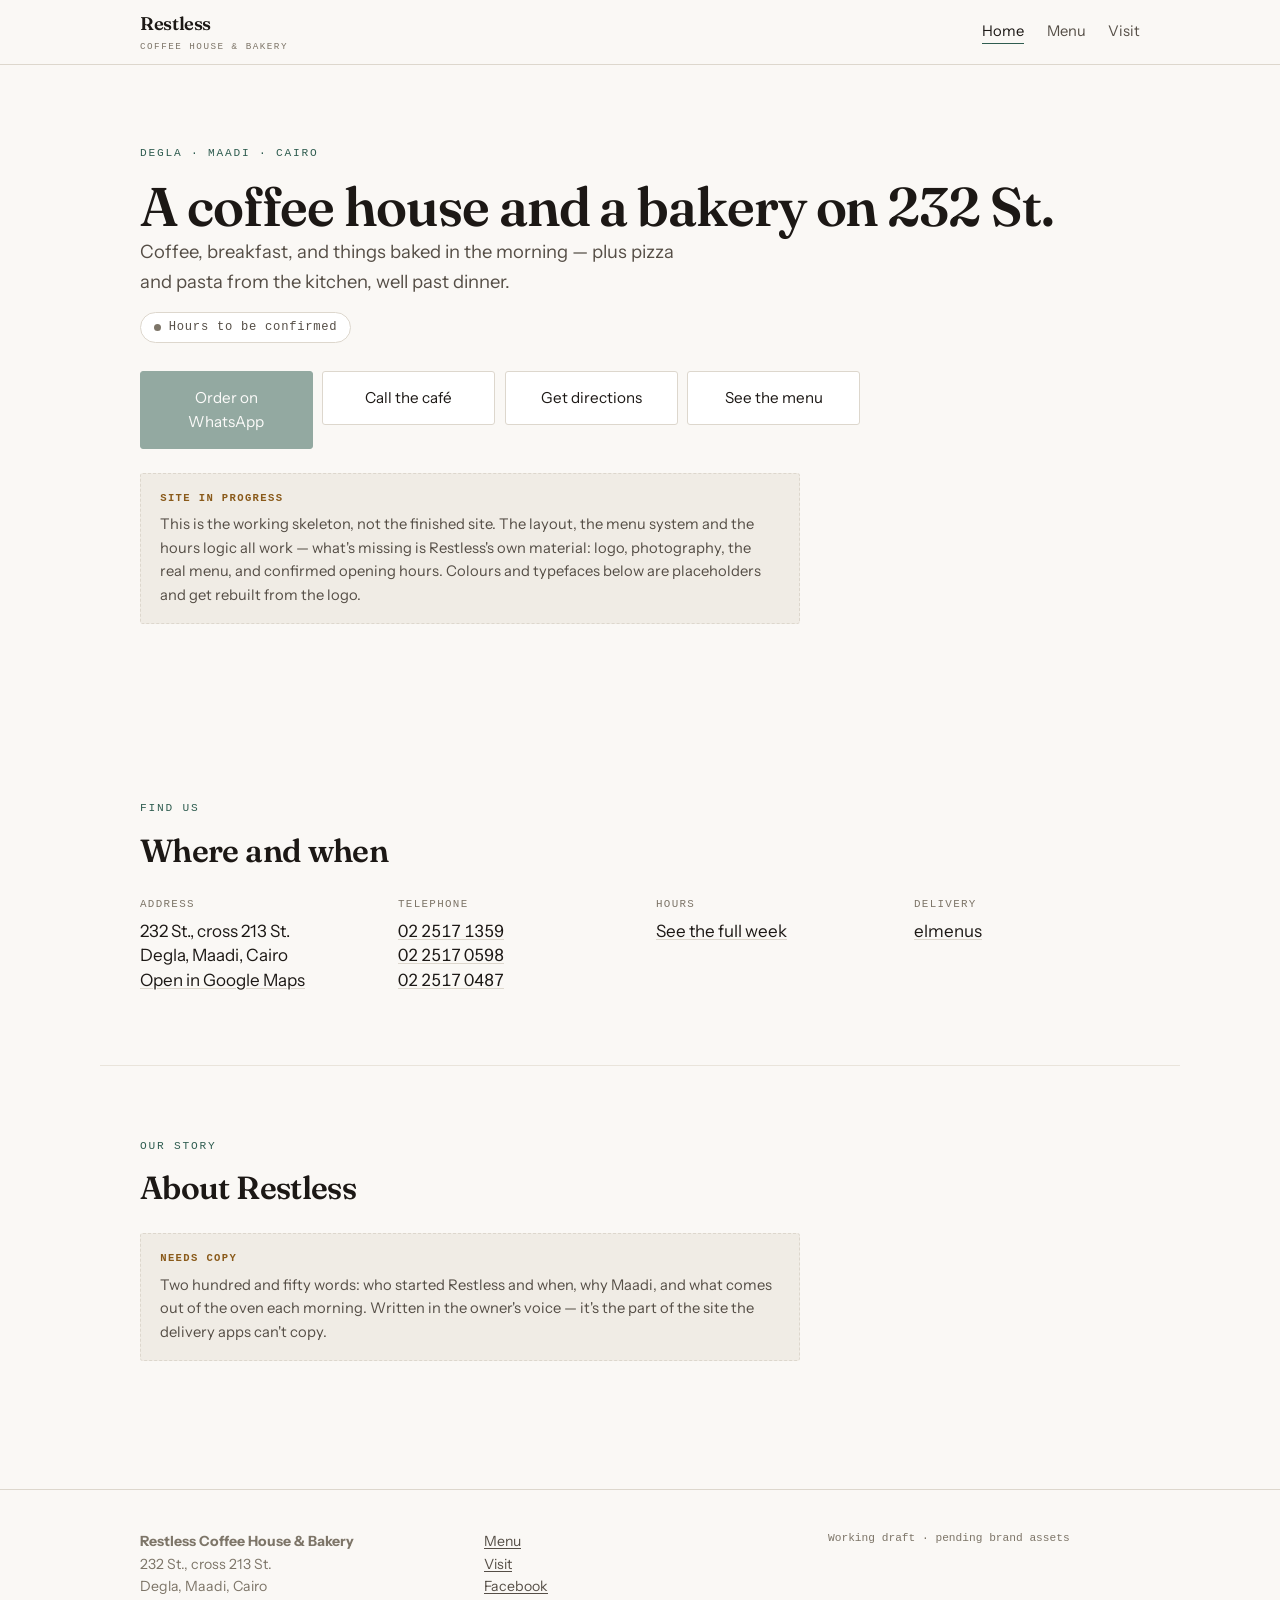
==== index.html @ 76b046ca "Scaffold the Restless website Plain HTML/CSS/JS, no build step — chosen for load speed on mobile dat" ====
<!doctype html>
<html lang="en" data-base="./">
<head>
<meta charset="utf-8">
<meta name="viewport" content="width=device-width, initial-scale=1, viewport-fit=cover">
<title>Restless Coffee House &amp; Bakery — Degla, Maadi</title>
<meta name="description" content="Coffee house and bakery on 232 St., Degla, Maadi. Breakfast, pizza, pasta and baked goods.">
<meta name="color-scheme" content="light dark">

<meta property="og:type" content="restaurant.restaurant">
<meta property="og:title" content="Restless Coffee House &amp; Bakery">
<meta property="og:description" content="Coffee house and bakery on 232 St., Degla, Maadi.">
<meta property="og:locale" content="en_EG">
<!-- TODO: og:image once photography arrives — a shared link renders as a bare URL without it. -->

<link rel="preconnect" href="https://fonts.googleapis.com">
<link rel="preconnect" href="https://fonts.gstatic.com" crossorigin>
<link rel="stylesheet" href="https://fonts.googleapis.com/css2?family=Fraunces:opsz,wght@9..144,500;9..144,600&family=Instrument+Sans:wght@400;500;600&display=swap">
<link rel="stylesheet" href="assets/css/site.css">

<script type="application/ld+json">
{
  "@context": "https://schema.org",
  "@type": "CafeOrCoffeeShop",
  "name": "Restless Coffee House & Bakery",
  "address": {
    "@type": "PostalAddress",
    "streetAddress": "232 St., cross 213 St.",
    "addressLocality": "Degla, Maadi",
    "addressRegion": "Cairo",
    "addressCountry": "EG"
  },
  "telephone": "+20225171359",
  "servesCuisine": ["Coffee", "Bakery", "Breakfast", "Pizza", "Pasta"],
  "priceRange": "$$",
  "sameAs": ["https://www.facebook.com/restless.coffeehouse/"]
}
</script>
</head>

<body>
<a class="skip" href="#main">Skip to content</a>

<header class="site-head">
  <div class="wrap">
    <a class="brand" href="index.html">
      <span>Restless<small>Coffee House &amp; Bakery</small></span>
    </a>
    <nav class="nav" aria-label="Primary">
      <a href="index.html" aria-current="page">Home</a>
      <a href="menu.html">Menu</a>
      <a href="visit.html">Visit</a>
    </nav>
  </div>
</header>

<main id="main">

  <section class="hero wrap">
    <p class="eyebrow">Degla · Maadi · Cairo</p>
    <h1>A coffee house and a bakery on 232 St.</h1>
    <p class="lede">Coffee, breakfast, and things baked in the morning — plus pizza and pasta from the kitchen, well past dinner.</p>

    <p><span class="status" data-status hidden>Checking hours…</span></p>

    <ul class="actions">
      <li><a class="btn btn--primary" data-whatsapp="Hi Restless, I'd like to place an order." href="#">Order on WhatsApp</a></li>
      <li><a class="btn" data-tel href="#">Call the café</a></li>
      <li><a class="btn" data-maps href="#" target="_blank" rel="noopener">Get directions</a></li>
      <li><a class="btn" href="menu.html">See the menu</a></li>
    </ul>

    <div class="notice">
      <b>Site in progress</b>
      <p>This is the working skeleton, not the finished site. The layout, the menu system and the hours logic all work — what's missing is Restless's own material: logo, photography, the real menu, and confirmed opening hours. Colours and typefaces below are placeholders and get rebuilt from the logo.</p>
    </div>
  </section>

  <section class="section wrap">
    <div class="section-head">
      <p class="eyebrow">Find us</p>
      <h2>Where and when</h2>
    </div>

    <dl class="facts">
      <div>
        <dt>Address</dt>
        <dd>
          232 St., cross 213 St.<br>
          Degla, Maadi, Cairo<br>
          <a data-maps href="#" target="_blank" rel="noopener">Open in Google Maps</a>
        </dd>
      </div>
      <div>
        <dt>Telephone</dt>
        <dd>
          <a class="tel" href="tel:+20225171359">02 2517 1359</a>
          <a class="tel" href="tel:+20225170598">02 2517 0598</a>
          <a class="tel" href="tel:+20225170487">02 2517 0487</a>
        </dd>
      </div>
      <div>
        <dt>Hours</dt>
        <dd><a href="visit.html">See the full week</a></dd>
      </div>
      <div>
        <dt>Delivery</dt>
        <dd><a href="https://www.elmenus.com/cairo/restless-coffee-house-bakery-2lng3" target="_blank" rel="noopener">elmenus</a></dd>
      </div>
    </dl>
  </section>

  <section class="section wrap">
    <div class="section-head">
      <p class="eyebrow">Our story</p>
      <h2>About Restless</h2>
    </div>
    <div class="notice">
      <b>Needs copy</b>
      <p>Two hundred and fifty words: who started Restless and when, why Maadi, and what comes out of the oven each morning. Written in the owner's voice — it's the part of the site the delivery apps can't copy.</p>
    </div>
  </section>

</main>

<footer class="site-foot">
  <div class="wrap">
    <div>
      <strong>Restless Coffee House &amp; Bakery</strong><br>
      232 St., cross 213 St.<br>
      Degla, Maadi, Cairo
    </div>
    <div>
      <a href="menu.html">Menu</a><br>
      <a href="visit.html">Visit</a><br>
      <a href="https://www.facebook.com/restless.coffeehouse/" target="_blank" rel="noopener">Facebook</a>
    </div>
    <div class="colophon">
      Working draft · pending brand assets
    </div>
  </div>
</footer>

<script src="assets/js/site.js" defer></script>
</body>
</html>
---- assets/css/site.css ----
/* ==========================================================================
   Restless Coffee House & Bakery

   PLACEHOLDER VISUAL IDENTITY.
   Every colour and typeface is defined once, in the :root block below.
   When the logo and photography arrive, the palette gets rebuilt from them
   and only this block changes — no page markup needs touching.
   ========================================================================== */

:root {
  /* -- colour: light ----------------------------------------------------- */
  --paper:        #faf8f5;
  --surface:      #ffffff;
  --surface-sunk: #f0ece5;
  --line:         #ddd7cd;
  --line-soft:    #e9e4db;

  --ink:          #1c1815;
  --ink-mid:      #554e46;
  --ink-soft:     #7d7568;

  --accent:       #2f5d50;   /* placeholder */
  --accent-hi:    #3d7a68;
  --on-accent:    #ffffff;

  --ok:           #2f6b3f;
  --warn:         #8a5a1a;

  /* -- type -------------------------------------------------------------- */
  --font-display: "Fraunces", Georgia, "Times New Roman", serif;
  --font-body:    "Instrument Sans", system-ui, -apple-system, "Segoe UI", sans-serif;
  --font-mono:    ui-monospace, SFMono-Regular, Menlo, Consolas, monospace;

  /* -- metrics ----------------------------------------------------------- */
  --measure: 66ch;
  --wide: 1080px;
  --pad: clamp(1.1rem, 4vw, 2.5rem);
  --radius: 3px;
}

@media (prefers-color-scheme: dark) {
  :root:not([data-theme="light"]) {
    --paper:        #14120f;
    --surface:      #1c1a16;
    --surface-sunk: #24211c;
    --line:         #3a352d;
    --line-soft:    #2a2620;

    --ink:          #f0ece4;
    --ink-mid:      #bbb3a6;
    --ink-soft:     #8d8578;

    --accent:       #6fb09b;
    --accent-hi:    #8cc9b4;
    --on-accent:    #10201b;

    --ok:           #7fbe8d;
    --warn:         #d9a55f;
  }
}

:root[data-theme="dark"] {
  --paper:        #14120f;
  --surface:      #1c1a16;
  --surface-sunk: #24211c;
  --line:         #3a352d;
  --line-soft:    #2a2620;

  --ink:          #f0ece4;
  --ink-mid:      #bbb3a6;
  --ink-soft:     #8d8578;

  --accent:       #6fb09b;
  --accent-hi:    #8cc9b4;
  --on-accent:    #10201b;

  --ok:           #7fbe8d;
  --warn:         #d9a55f;
}

/* ==========================================================================
   base
   ========================================================================== */

*, *::before, *::after { box-sizing: border-box; }

body {
  margin: 0;
  background: var(--paper);
  color: var(--ink);
  font-family: var(--font-body);
  font-size: 17px;
  line-height: 1.6;
  -webkit-font-smoothing: antialiased;
}

img { max-width: 100%; display: block; }

a { color: var(--accent); text-underline-offset: 2px; }
a:focus-visible,
button:focus-visible { outline: 2px solid var(--accent-hi); outline-offset: 3px; border-radius: var(--radius); }

h1, h2, h3 {
  font-family: var(--font-display);
  font-weight: 600;
  line-height: 1.1;
  letter-spacing: -0.02em;
  text-wrap: balance;
  margin: 0;
}

h1 { font-size: clamp(2.2rem, 6.5vw, 3.4rem); }
h2 { font-size: clamp(1.5rem, 4vw, 2rem); }
h3 { font-size: 1.1rem; letter-spacing: -0.01em; }

p { margin: 0 0 1rem; max-width: var(--measure); }

.eyebrow {
  font-family: var(--font-mono);
  font-size: 0.7rem;
  letter-spacing: 0.16em;
  text-transform: uppercase;
  color: var(--accent);
  margin: 0 0 0.9rem;
}

.wrap { max-width: var(--wide); margin: 0 auto; padding-inline: var(--pad); }

.skip {
  position: absolute; left: -9999px;
  background: var(--accent); color: var(--on-accent);
  padding: 0.6rem 1rem; z-index: 100;
}
.skip:focus { left: 1rem; top: 1rem; }

/* ==========================================================================
   header + nav
   ========================================================================== */

.site-head {
  border-bottom: 1px solid var(--line);
  background: var(--paper);
  position: sticky; top: 0; z-index: 40;
}

.site-head .wrap {
  display: flex;
  align-items: center;
  justify-content: space-between;
  gap: 1rem;
  min-height: 64px;
}

.brand {
  font-family: var(--font-display);
  font-weight: 600;
  font-size: 1.15rem;
  letter-spacing: -0.02em;
  color: var(--ink);
  text-decoration: none;
  display: flex;
  align-items: center;
  gap: 0.6rem;
}
.brand small {
  display: block;
  font-family: var(--font-mono);
  font-size: 0.58rem;
  letter-spacing: 0.16em;
  text-transform: uppercase;
  color: var(--ink-soft);
  font-weight: 400;
  margin-top: 0.15rem;
}

.nav { display: flex; gap: 1.4rem; align-items: center; }
.nav a {
  color: var(--ink-mid);
  text-decoration: none;
  font-size: 0.92rem;
}
.nav a:hover { color: var(--ink); }
.nav a[aria-current="page"] { color: var(--ink); box-shadow: inset 0 -1px 0 var(--accent); }

@media (max-width: 700px) {
  .site-head { position: static; }
  .site-head .wrap { flex-direction: column; align-items: flex-start; padding-block: 0.9rem; gap: 0.6rem; }
  .nav { flex-wrap: wrap; gap: 0 1.1rem; }
}

/* ==========================================================================
   action bar — the phone-first row of things people actually want
   ========================================================================== */

.actions {
  display: grid;
  grid-template-columns: repeat(auto-fit, minmax(150px, 1fr));
  gap: 0.6rem;
  margin: 1.75rem 0 0;
  padding: 0;
  list-style: none;
  max-width: 720px;
}

.btn {
  display: flex;
  align-items: center;
  justify-content: center;
  gap: 0.45rem;
  padding: 0.85rem 1rem;
  border: 1px solid var(--line);
  border-radius: var(--radius);
  background: var(--surface);
  color: var(--ink);
  font: inherit;
  font-size: 0.95rem;
  text-decoration: none;
  text-align: center;
  transition: border-color 120ms ease, background 120ms ease;
}
.btn:hover { border-color: var(--accent); }

.btn--primary {
  background: var(--accent);
  border-color: var(--accent);
  color: var(--on-accent);
}
.btn--primary:hover { background: var(--accent-hi); border-color: var(--accent-hi); }

.btn[aria-disabled="true"] { opacity: 0.5; pointer-events: none; }

/* ==========================================================================
   status pill (open / closed, computed from data/site.json)
   ========================================================================== */

.status {
  display: inline-flex;
  align-items: center;
  gap: 0.5rem;
  font-family: var(--font-mono);
  font-size: 0.76rem;
  letter-spacing: 0.06em;
  color: var(--ink-mid);
  border: 1px solid var(--line);
  border-radius: 999px;
  padding: 0.3rem 0.8rem;
  background: var(--surface);
}
.status::before {
  content: "";
  width: 7px; height: 7px; border-radius: 50%;
  background: var(--ink-soft);
}
.status[data-open="true"]::before { background: var(--ok); }
.status[data-open="false"]::before { background: var(--warn); }

/* ==========================================================================
   sections
   ========================================================================== */

.section { padding-block: clamp(2.5rem, 7vw, 4.5rem); }
.section + .section { border-top: 1px solid var(--line-soft); }
.section-head { margin-bottom: 1.75rem; }

.hero { padding-block: clamp(2.5rem, 8vw, 5rem); }
.hero p.lede { font-size: 1.15rem; color: var(--ink-mid); max-width: 46ch; }

/* -- fact grid ------------------------------------------------------------ */

.facts {
  display: grid;
  grid-template-columns: repeat(auto-fit, minmax(200px, 1fr));
  gap: 1.5rem 2rem;
  margin: 0;
}
.facts dt {
  font-family: var(--font-mono);
  font-size: 0.68rem;
  letter-spacing: 0.12em;
  text-transform: uppercase;
  color: var(--ink-soft);
  margin-bottom: 0.35rem;
}
.facts dd { margin: 0; line-height: 1.45; }
.facts dd a { color: var(--ink); text-decoration-color: var(--line); }
.facts dd a:hover { color: var(--accent); }
.facts .tel { font-variant-numeric: tabular-nums; display: block; }

/* -- hours table ---------------------------------------------------------- */

.hours { width: 100%; max-width: 420px; border-collapse: collapse; font-size: 0.95rem; }
.hours th, .hours td { text-align: left; padding: 0.5rem 0; border-bottom: 1px solid var(--line-soft); }
.hours th { font-weight: 400; color: var(--ink-mid); }
.hours td { text-align: right; font-variant-numeric: tabular-nums; }
.hours tr[data-today="true"] th,
.hours tr[data-today="true"] td { color: var(--ink); font-weight: 500; }

/* ==========================================================================
   menu
   ========================================================================== */

.menu-nav {
  display: flex;
  flex-wrap: wrap;
  gap: 0.4rem;
  padding: 0;
  margin: 0 0 2.5rem;
  list-style: none;
}
.menu-nav a {
  display: inline-block;
  padding: 0.4rem 0.85rem;
  border: 1px solid var(--line);
  border-radius: 999px;
  font-size: 0.85rem;
  color: var(--ink-mid);
  text-decoration: none;
}
.menu-nav a:hover { border-color: var(--accent); color: var(--ink); }

.menu-section { margin-bottom: 3rem; scroll-margin-top: 5rem; }
.menu-section > h2 {
  padding-bottom: 0.6rem;
  border-bottom: 2px solid var(--ink);
  margin-bottom: 0.25rem;
}
.menu-section .note { color: var(--ink-soft); font-size: 0.9rem; margin: 0.6rem 0 0; }

.menu-items { list-style: none; padding: 0; margin: 0; }

.menu-item {
  display: grid;
  grid-template-columns: 1fr auto;
  gap: 0.15rem 1.5rem;
  padding: 0.9rem 0;
  border-bottom: 1px solid var(--line-soft);
}
.menu-item h3 { grid-column: 1; margin: 0; font-family: var(--font-body); font-weight: 600; font-size: 1rem; letter-spacing: 0; }
.menu-item .price {
  grid-column: 2;
  grid-row: 1;
  font-variant-numeric: tabular-nums;
  color: var(--ink-mid);
  white-space: nowrap;
}
.menu-item .desc { grid-column: 1 / -1; margin: 0; color: var(--ink-soft); font-size: 0.92rem; max-width: 56ch; }

.tags { display: flex; gap: 0.35rem; flex-wrap: wrap; grid-column: 1 / -1; margin-top: 0.3rem; }
.tag {
  font-family: var(--font-mono);
  font-size: 0.62rem;
  letter-spacing: 0.09em;
  text-transform: uppercase;
  color: var(--ink-soft);
  border: 1px solid var(--line);
  border-radius: 2px;
  padding: 0.1rem 0.35rem;
}

.empty {
  color: var(--ink-soft);
  font-style: italic;
  font-size: 0.92rem;
  padding: 0.9rem 0;
}

/* ==========================================================================
   build notice — visible only while the site is unfinished. Delete the
   element from the pages when the real content lands.
   ========================================================================== */

.notice {
  background: var(--surface-sunk);
  border: 1px dashed var(--line);
  border-radius: var(--radius);
  padding: 1rem 1.2rem;
  margin: 1.5rem 0;
  font-size: 0.92rem;
  color: var(--ink-mid);
  max-width: var(--measure);
}
.notice b {
  display: block;
  font-family: var(--font-mono);
  font-size: 0.66rem;
  letter-spacing: 0.13em;
  text-transform: uppercase;
  color: var(--warn);
  margin-bottom: 0.4rem;
}
.notice :last-child { margin-bottom: 0; }

/* ==========================================================================
   footer
   ========================================================================== */

.site-foot {
  border-top: 1px solid var(--line);
  margin-top: 2rem;
  padding-block: 2.5rem 3.5rem;
  color: var(--ink-soft);
  font-size: 0.88rem;
}
.site-foot .wrap { display: grid; grid-template-columns: repeat(auto-fit, minmax(200px, 1fr)); gap: 1.5rem 2rem; }
.site-foot a { color: var(--ink-mid); }
.site-foot .colophon { font-family: var(--font-mono); font-size: 0.7rem; }

@media (prefers-reduced-motion: reduce) {
  *, *::before, *::after { animation-duration: 0.01ms !important; transition-duration: 0.01ms !important; }
}
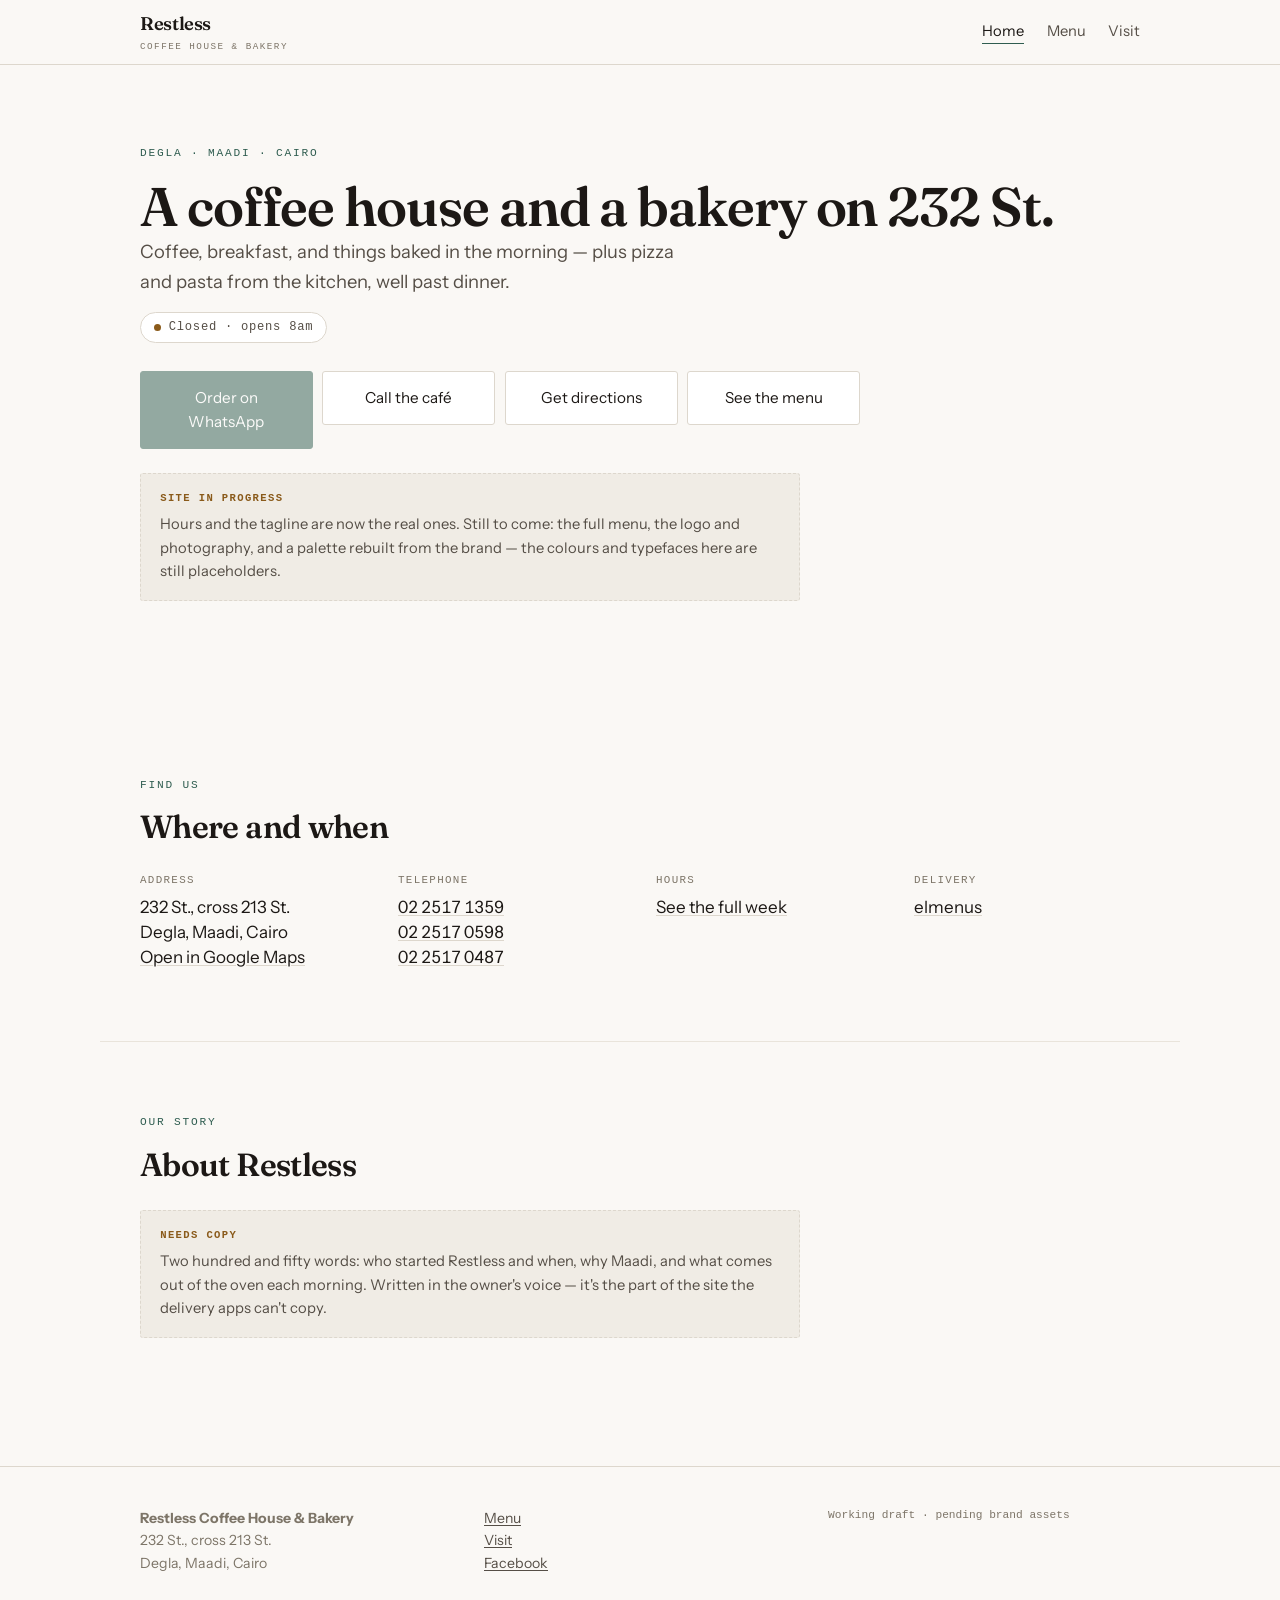
==== commit e3cd41f3: "Add confirmed opening hours and the real tagline Hours: 8am to midnight, every day including Friday " ====
--- a/index.html
+++ b/index.html
@@ -72,7 +72,7 @@
 
     <div class="notice">
       <b>Site in progress</b>
-      <p>This is the working skeleton, not the finished site. The layout, the menu system and the hours logic all work — what's missing is Restless's own material: logo, photography, the real menu, and confirmed opening hours. Colours and typefaces below are placeholders and get rebuilt from the logo.</p>
+      <p>Hours and the tagline are now the real ones. Still to come: the full menu, the logo and photography, and a palette rebuilt from the brand — the colours and typefaces here are still placeholders.</p>
     </div>
   </section>
 
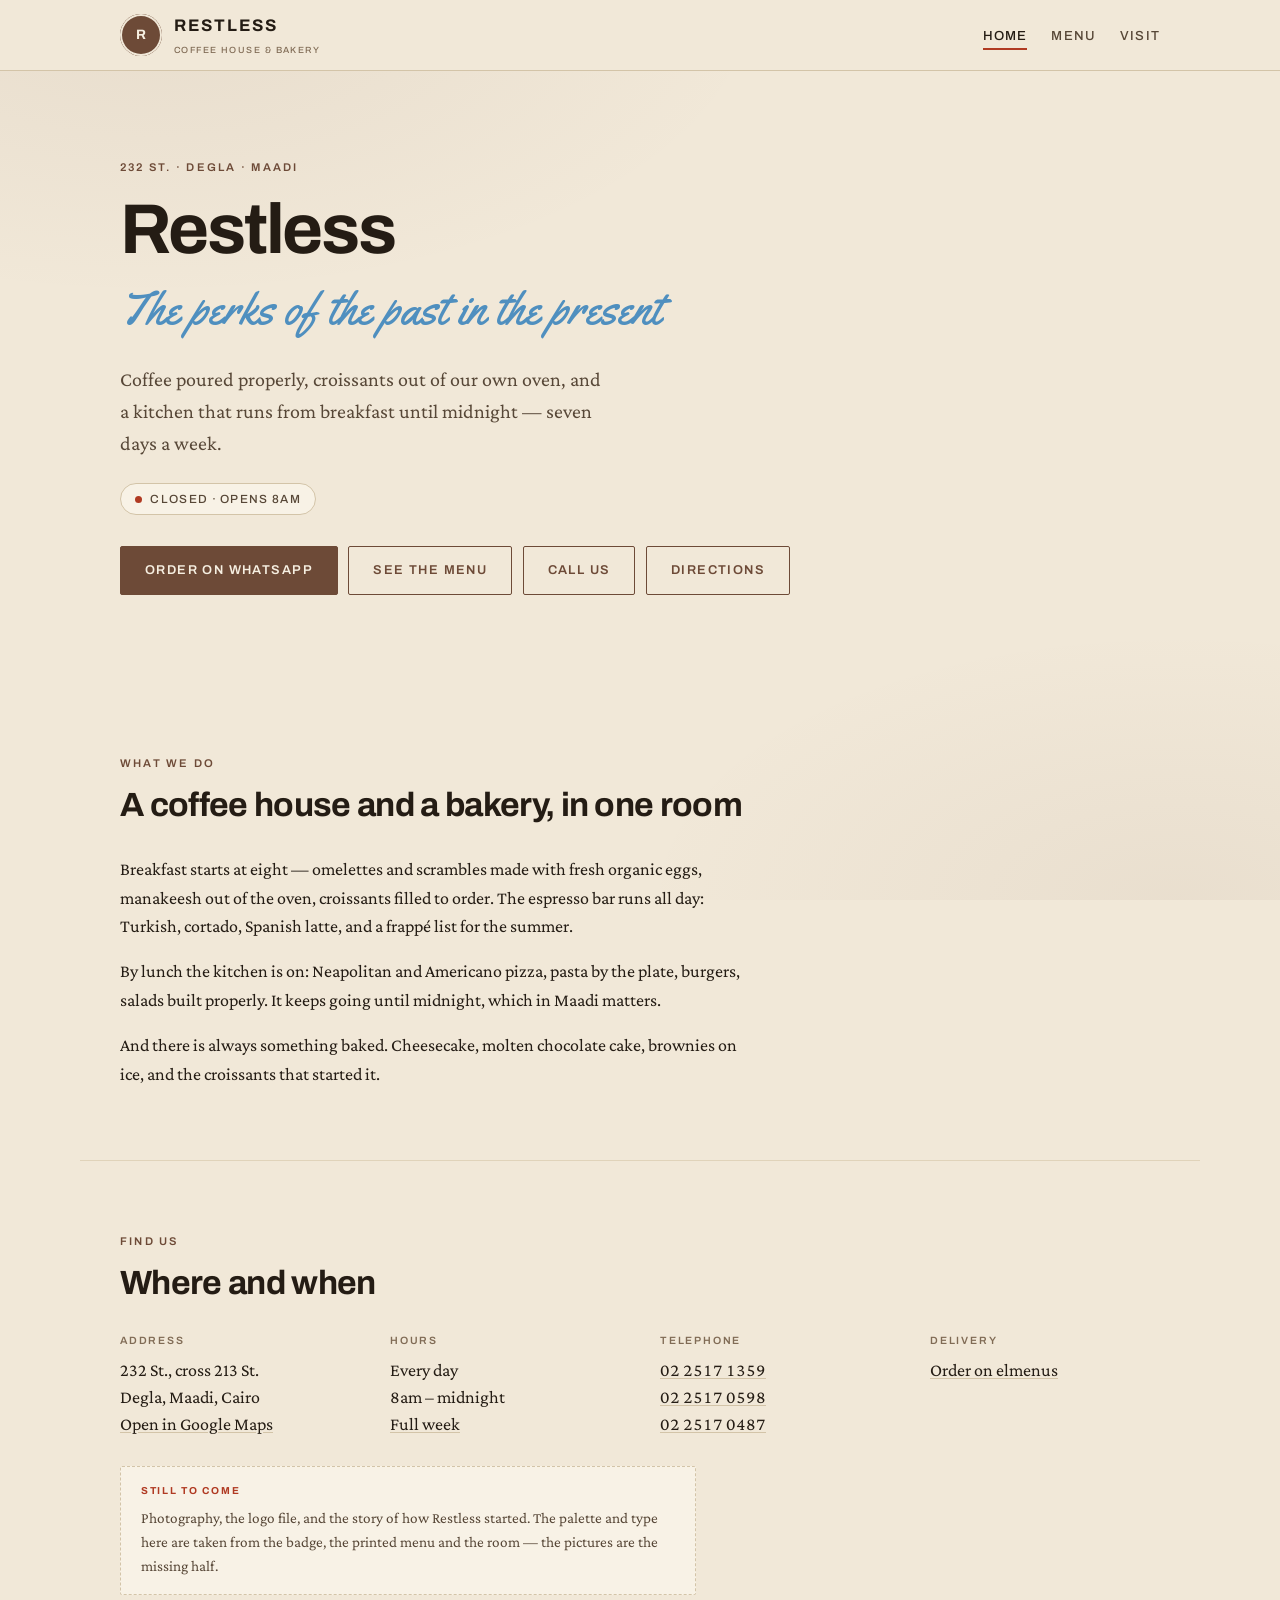
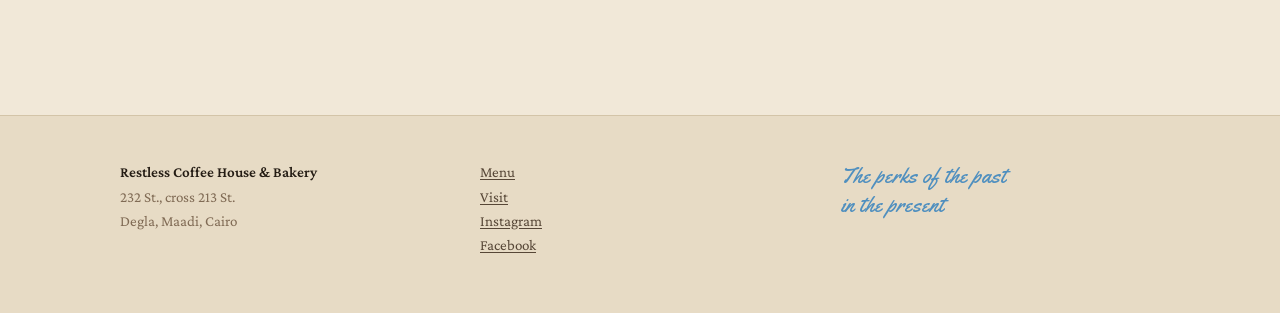
==== commit a0797e39: "Build the real site: brand identity and the full menu Identity taken from the brand's own material r" ====
--- a/index.html
+++ b/index.html
@@ -4,18 +4,18 @@
 <meta charset="utf-8">
 <meta name="viewport" content="width=device-width, initial-scale=1, viewport-fit=cover">
 <title>Restless Coffee House &amp; Bakery — Degla, Maadi</title>
-<meta name="description" content="Coffee house and bakery on 232 St., Degla, Maadi. Breakfast, pizza, pasta and baked goods.">
+<meta name="description" content="A coffee house and bakery on 232 St., Degla, Maadi. Breakfast, coffee, Neapolitan pizza, pasta and croissants baked in-house. Open 8am to midnight, every day.">
 <meta name="color-scheme" content="light dark">
 
 <meta property="og:type" content="restaurant.restaurant">
 <meta property="og:title" content="Restless Coffee House &amp; Bakery">
-<meta property="og:description" content="Coffee house and bakery on 232 St., Degla, Maadi.">
+<meta property="og:description" content="The perks of the past in the present. Degla, Maadi — open 8am to midnight, every day.">
 <meta property="og:locale" content="en_EG">
-<!-- TODO: og:image once photography arrives — a shared link renders as a bare URL without it. -->
+<!-- TODO: og:image once photography is in the repo. Without it a shared link renders as a bare URL. -->
 
 <link rel="preconnect" href="https://fonts.googleapis.com">
 <link rel="preconnect" href="https://fonts.gstatic.com" crossorigin>
-<link rel="stylesheet" href="https://fonts.googleapis.com/css2?family=Fraunces:opsz,wght@9..144,500;9..144,600&family=Instrument+Sans:wght@400;500;600&display=swap">
+<link rel="stylesheet" href="https://fonts.googleapis.com/css2?family=Archivo:wght@400;500;600;700&family=Crimson+Pro:ital,wght@0,400;0,600;1,400&family=Yellowtail&display=swap">
 <link rel="stylesheet" href="assets/css/site.css">
 
 <script type="application/ld+json">
@@ -23,6 +23,7 @@
   "@context": "https://schema.org",
   "@type": "CafeOrCoffeeShop",
   "name": "Restless Coffee House & Bakery",
+  "slogan": "The perks of the past in the present.",
   "address": {
     "@type": "PostalAddress",
     "streetAddress": "232 St., cross 213 St.",
@@ -33,7 +34,18 @@
   "telephone": "+20225171359",
   "servesCuisine": ["Coffee", "Bakery", "Breakfast", "Pizza", "Pasta"],
   "priceRange": "$$",
-  "sameAs": ["https://www.facebook.com/restless.coffeehouse/"]
+  "currenciesAccepted": "EGP",
+  "openingHoursSpecification": [{
+    "@type": "OpeningHoursSpecification",
+    "dayOfWeek": ["Monday","Tuesday","Wednesday","Thursday","Friday","Saturday","Sunday"],
+    "opens": "08:00",
+    "closes": "00:00"
+  }],
+  "hasMenu": "https://omarashraf-z.github.io/restless.claude/menu.html",
+  "sameAs": [
+    "https://www.facebook.com/restless.coffeehouse/",
+    "https://www.instagram.com/restless.coffeehouse/"
+  ]
 }
 </script>
 </head>
@@ -44,7 +56,8 @@
 <header class="site-head">
   <div class="wrap">
     <a class="brand" href="index.html">
-      <span>Restless<small>Coffee House &amp; Bakery</small></span>
+      <span class="brand-mark brand-mark--fallback" data-brand-mark aria-hidden="true">R</span>
+      <span class="brand-name">Restless<small>Coffee House &amp; Bakery</small></span>
     </a>
     <nav class="nav" aria-label="Primary">
       <a href="index.html" aria-current="page">Home</a>
@@ -57,22 +70,31 @@
 <main id="main">
 
   <section class="hero wrap">
-    <p class="eyebrow">Degla · Maadi · Cairo</p>
-    <h1>A coffee house and a bakery on 232 St.</h1>
-    <p class="lede">Coffee, breakfast, and things baked in the morning — plus pizza and pasta from the kitchen, well past dinner.</p>
+    <p class="eyebrow">232 St. · Degla · Maadi</p>
+    <h1>Restless</h1>
+    <p class="script">The perks of the past in the present</p>
+    <p class="lede">Coffee poured properly, croissants out of our own oven, and a kitchen that runs from breakfast until midnight — seven days a week.</p>
 
-    <p><span class="status" data-status hidden>Checking hours…</span></p>
+    <p style="margin-top:1.5rem"><span class="status" data-status hidden>Checking hours…</span></p>
 
     <ul class="actions">
       <li><a class="btn btn--primary" data-whatsapp="Hi Restless, I'd like to place an order." href="#">Order on WhatsApp</a></li>
-      <li><a class="btn" data-tel href="#">Call the café</a></li>
-      <li><a class="btn" data-maps href="#" target="_blank" rel="noopener">Get directions</a></li>
       <li><a class="btn" href="menu.html">See the menu</a></li>
+      <li><a class="btn" data-tel href="#">Call us</a></li>
+      <li><a class="btn" data-maps href="#" target="_blank" rel="noopener">Directions</a></li>
     </ul>
+  </section>
 
-    <div class="notice">
-      <b>Site in progress</b>
-      <p>Hours and the tagline are now the real ones. Still to come: the full menu, the logo and photography, and a palette rebuilt from the brand — the colours and typefaces here are still placeholders.</p>
+  <section class="section wrap">
+    <div class="section-head">
+      <p class="eyebrow">What we do</p>
+      <h2>A coffee house and a bakery, in one room</h2>
+    </div>
+
+    <div class="narrow">
+      <p>Breakfast starts at eight — omelettes and scrambles made with fresh organic eggs, manakeesh out of the oven, croissants filled to order. The espresso bar runs all day: Turkish, cortado, Spanish latte, and a frappé list for the summer.</p>
+      <p>By lunch the kitchen is on: Neapolitan and Americano pizza, pasta by the plate, burgers, salads built properly. It keeps going until midnight, which in Maadi matters.</p>
+      <p>And there is always something baked. Cheesecake, molten chocolate cake, brownies on ice, and the croissants that started it.</p>
     </div>
   </section>
 
@@ -92,6 +114,14 @@
         </dd>
       </div>
       <div>
+        <dt>Hours</dt>
+        <dd>
+          Every day<br>
+          8am – midnight<br>
+          <a href="visit.html">Full week</a>
+        </dd>
+      </div>
+      <div>
         <dt>Telephone</dt>
         <dd>
           <a class="tel" href="tel:+20225171359">02 2517 1359</a>
@@ -100,24 +130,14 @@
         </dd>
       </div>
       <div>
-        <dt>Hours</dt>
-        <dd><a href="visit.html">See the full week</a></dd>
-      </div>
-      <div>
         <dt>Delivery</dt>
-        <dd><a href="https://www.elmenus.com/cairo/restless-coffee-house-bakery-2lng3" target="_blank" rel="noopener">elmenus</a></dd>
+        <dd><a href="https://www.elmenus.com/cairo/restless-coffee-house-bakery-2lng3" target="_blank" rel="noopener">Order on elmenus</a></dd>
       </div>
     </dl>
-  </section>
 
-  <section class="section wrap">
-    <div class="section-head">
-      <p class="eyebrow">Our story</p>
-      <h2>About Restless</h2>
-    </div>
     <div class="notice">
-      <b>Needs copy</b>
-      <p>Two hundred and fifty words: who started Restless and when, why Maadi, and what comes out of the oven each morning. Written in the owner's voice — it's the part of the site the delivery apps can't copy.</p>
+      <b>Still to come</b>
+      <p>Photography, the logo file, and the story of how Restless started. The palette and type here are taken from the badge, the printed menu and the room — the pictures are the missing half.</p>
     </div>
   </section>
 
@@ -133,10 +153,11 @@
     <div>
       <a href="menu.html">Menu</a><br>
       <a href="visit.html">Visit</a><br>
+      <a href="https://www.instagram.com/restless.coffeehouse/" target="_blank" rel="noopener">Instagram</a><br>
       <a href="https://www.facebook.com/restless.coffeehouse/" target="_blank" rel="noopener">Facebook</a>
     </div>
-    <div class="colophon">
-      Working draft · pending brand assets
+    <div>
+      <span class="script">The perks of the past<br>in the present</span>
     </div>
   </div>
 </footer>
--- a/assets/css/site.css
+++ b/assets/css/site.css
@@ -1,81 +1,111 @@
 /* ==========================================================================
    Restless Coffee House & Bakery
-
-   PLACEHOLDER VISUAL IDENTITY.
-   Every colour and typeface is defined once, in the :root block below.
-   When the logo and photography arrive, the palette gets rebuilt from them
-   and only this block changes — no page markup needs touching.
+   "The perks of the past in the present."
+
+   The palette is taken from the brand's own material:
+     · sepia    — the textured brown ring of the badge logo
+     · chalk    — the pencil-blue disc behind the illustration
+     · paper    — the aged cream stock the printed menu is set on
+     · red      — the callouts and section flashes on the printed menu
+     · script   — the sky-blue brush script used for "The Pasta", "The Pizza"
+
+   Every colour is defined once, in the token blocks below.
    ========================================================================== */
 
 :root {
-  /* -- colour: light ----------------------------------------------------- */
-  --paper:        #faf8f5;
-  --surface:      #ffffff;
-  --surface-sunk: #f0ece5;
-  --line:         #ddd7cd;
-  --line-soft:    #e9e4db;
-
-  --ink:          #1c1815;
-  --ink-mid:      #554e46;
-  --ink-soft:     #7d7568;
-
-  --accent:       #2f5d50;   /* placeholder */
-  --accent-hi:    #3d7a68;
-  --on-accent:    #ffffff;
-
-  --ok:           #2f6b3f;
-  --warn:         #8a5a1a;
+  /* -- surfaces: aged paper --------------------------------------------- */
+  --paper:        #f1e8d8;
+  --paper-deep:   #e7dbc5;
+  --surface:      #f8f2e6;
+  --surface-sunk: #ebe0cc;
+  --line:         #d3c4a8;
+  --line-soft:    #e0d3ba;
+
+  /* -- ink --------------------------------------------------------------- */
+  --ink:          #241c14;
+  --ink-mid:      #574737;
+  --ink-soft:     #806b55;
+
+  /* -- brand ------------------------------------------------------------- */
+  --sepia:        #6d4a37;
+  --sepia-deep:   #4e3325;
+  --chalk:        #7ca6c4;
+  --script:       #4f8fbf;
+  --red:          #b03a22;
+  --on-sepia:     #f6efe1;
+
+  --ok:           #3f6b42;
 
   /* -- type -------------------------------------------------------------- */
-  --font-display: "Fraunces", Georgia, "Times New Roman", serif;
-  --font-body:    "Instrument Sans", system-ui, -apple-system, "Segoe UI", sans-serif;
-  --font-mono:    ui-monospace, SFMono-Regular, Menlo, Consolas, monospace;
+  --f-script:  "Yellowtail", "Brush Script MT", cursive;
+  --f-display: "Archivo", "Helvetica Neue", Arial, sans-serif;
+  --f-body:    "Crimson Pro", Georgia, "Times New Roman", serif;
 
   /* -- metrics ----------------------------------------------------------- */
-  --measure: 66ch;
-  --wide: 1080px;
-  --pad: clamp(1.1rem, 4vw, 2.5rem);
-  --radius: 3px;
+  --measure: 64ch;
+  --wide: 1120px;
+  --pad: clamp(1.15rem, 4vw, 2.5rem);
+  --radius: 2px;
+
+  /* Paper grain. Two very soft radial washes + a fine speckle, so the ground
+     reads as stock rather than flat fill. Cheap, and no image to download. */
+  --grain:
+    radial-gradient(ellipse 80% 55% at 12% 0%, rgba(109, 74, 55, 0.07), transparent 60%),
+    radial-gradient(ellipse 70% 50% at 92% 100%, rgba(109, 74, 55, 0.06), transparent 60%);
 }
 
 @media (prefers-color-scheme: dark) {
   :root:not([data-theme="light"]) {
-    --paper:        #14120f;
-    --surface:      #1c1a16;
-    --surface-sunk: #24211c;
-    --line:         #3a352d;
-    --line-soft:    #2a2620;
-
-    --ink:          #f0ece4;
-    --ink-mid:      #bbb3a6;
-    --ink-soft:     #8d8578;
-
-    --accent:       #6fb09b;
-    --accent-hi:    #8cc9b4;
-    --on-accent:    #10201b;
-
-    --ok:           #7fbe8d;
-    --warn:         #d9a55f;
+    --paper:        #17110c;
+    --paper-deep:   #120d09;
+    --surface:      #1f1811;
+    --surface-sunk: #271f16;
+    --line:         #43362a;
+    --line-soft:    #302619;
+
+    --ink:          #f2e9d8;
+    --ink-mid:      #c0ae95;
+    --ink-soft:     #94816a;
+
+    --sepia:        #c99a76;
+    --sepia-deep:   #e0b895;
+    --chalk:        #8fb9d6;
+    --script:       #8dc0e2;
+    --red:          #e0805f;
+    --on-sepia:     #1b1209;
+
+    --ok:           #86bd8a;
+
+    --grain:
+      radial-gradient(ellipse 80% 55% at 12% 0%, rgba(201, 154, 118, 0.06), transparent 60%),
+      radial-gradient(ellipse 70% 50% at 92% 100%, rgba(201, 154, 118, 0.05), transparent 60%);
   }
 }
 
 :root[data-theme="dark"] {
-  --paper:        #14120f;
-  --surface:      #1c1a16;
-  --surface-sunk: #24211c;
-  --line:         #3a352d;
-  --line-soft:    #2a2620;
-
-  --ink:          #f0ece4;
-  --ink-mid:      #bbb3a6;
-  --ink-soft:     #8d8578;
-
-  --accent:       #6fb09b;
-  --accent-hi:    #8cc9b4;
-  --on-accent:    #10201b;
-
-  --ok:           #7fbe8d;
-  --warn:         #d9a55f;
+  --paper:        #17110c;
+  --paper-deep:   #120d09;
+  --surface:      #1f1811;
+  --surface-sunk: #271f16;
+  --line:         #43362a;
+  --line-soft:    #302619;
+
+  --ink:          #f2e9d8;
+  --ink-mid:      #c0ae95;
+  --ink-soft:     #94816a;
+
+  --sepia:        #c99a76;
+  --sepia-deep:   #e0b895;
+  --chalk:        #8fb9d6;
+  --script:       #8dc0e2;
+  --red:          #e0805f;
+  --on-sepia:     #1b1209;
+
+  --ok:           #86bd8a;
+
+  --grain:
+    radial-gradient(ellipse 80% 55% at 12% 0%, rgba(201, 154, 118, 0.06), transparent 60%),
+    radial-gradient(ellipse 70% 50% at 92% 100%, rgba(201, 154, 118, 0.05), transparent 60%);
 }
 
 /* ==========================================================================
@@ -86,60 +116,71 @@
 
 body {
   margin: 0;
-  background: var(--paper);
+  background-color: var(--paper);
+  background-image: var(--grain);
+  background-attachment: fixed;
   color: var(--ink);
-  font-family: var(--font-body);
-  font-size: 17px;
+  font-family: var(--f-body);
+  font-size: 18px;
   line-height: 1.6;
   -webkit-font-smoothing: antialiased;
 }
 
 img { max-width: 100%; display: block; }
 
-a { color: var(--accent); text-underline-offset: 2px; }
-a:focus-visible,
-button:focus-visible { outline: 2px solid var(--accent-hi); outline-offset: 3px; border-radius: var(--radius); }
-
-h1, h2, h3 {
-  font-family: var(--font-display);
-  font-weight: 600;
-  line-height: 1.1;
-  letter-spacing: -0.02em;
-  text-wrap: balance;
-  margin: 0;
-}
-
-h1 { font-size: clamp(2.2rem, 6.5vw, 3.4rem); }
-h2 { font-size: clamp(1.5rem, 4vw, 2rem); }
-h3 { font-size: 1.1rem; letter-spacing: -0.01em; }
+a { color: var(--sepia); text-underline-offset: 2px; }
+a:hover { color: var(--red); }
+:focus-visible { outline: 2px solid var(--script); outline-offset: 3px; border-radius: var(--radius); }
+
+h1, h2, h3, h4 { margin: 0; line-height: 1.12; text-wrap: balance; }
 
 p { margin: 0 0 1rem; max-width: var(--measure); }
-
-.eyebrow {
-  font-family: var(--font-mono);
-  font-size: 0.7rem;
-  letter-spacing: 0.16em;
-  text-transform: uppercase;
-  color: var(--accent);
-  margin: 0 0 0.9rem;
-}
+p:last-child { margin-bottom: 0; }
 
 .wrap { max-width: var(--wide); margin: 0 auto; padding-inline: var(--pad); }
+.narrow { max-width: 760px; }
 
 .skip {
   position: absolute; left: -9999px;
-  background: var(--accent); color: var(--on-accent);
-  padding: 0.6rem 1rem; z-index: 100;
+  background: var(--sepia); color: var(--on-sepia);
+  padding: 0.7rem 1.1rem; z-index: 100;
 }
 .skip:focus { left: 1rem; top: 1rem; }
 
-/* ==========================================================================
-   header + nav
+/* -- shared type roles ---------------------------------------------------- */
+
+.script {
+  font-family: var(--f-script);
+  font-weight: 400;
+  color: var(--script);
+  line-height: 1.3;
+  /* Yellowtail sits low; nudge the optical baseline */
+  padding-block: 0.08em;
+}
+
+.eyebrow {
+  font-family: var(--f-display);
+  font-size: 0.7rem;
+  font-weight: 600;
+  letter-spacing: 0.2em;
+  text-transform: uppercase;
+  color: var(--sepia);
+  margin: 0 0 0.85rem;
+}
+
+.rule {
+  border: 0;
+  border-top: 1px solid var(--line);
+  margin: 0;
+}
+
+/* ==========================================================================
+   header
    ========================================================================== */
 
 .site-head {
   border-bottom: 1px solid var(--line);
-  background: var(--paper);
+  background-color: var(--paper);
   position: sticky; top: 0; z-index: 40;
 }
 
@@ -148,111 +189,165 @@
   align-items: center;
   justify-content: space-between;
   gap: 1rem;
-  min-height: 64px;
+  min-height: 70px;
 }
 
 .brand {
-  font-family: var(--font-display);
-  font-weight: 600;
-  font-size: 1.15rem;
-  letter-spacing: -0.02em;
-  color: var(--ink);
-  text-decoration: none;
   display: flex;
   align-items: center;
-  gap: 0.6rem;
-}
-.brand small {
+  gap: 0.75rem;
+  text-decoration: none;
+  color: var(--ink);
+}
+
+.brand-mark {
+  width: 42px; height: 42px;
+  border-radius: 50%;
+  flex: none;
+  object-fit: contain;
+}
+
+/* Typographic stand-in shown until assets/img/logo.png exists. */
+.brand-mark--fallback {
+  display: grid;
+  place-items: center;
+  background: var(--sepia);
+  color: var(--on-sepia);
+  font-family: var(--f-display);
+  font-weight: 700;
+  font-size: 0.85rem;
+  letter-spacing: 0.02em;
+  box-shadow: inset 0 0 0 2px var(--paper), inset 0 0 0 3px var(--sepia);
+}
+
+.brand-name {
+  font-family: var(--f-display);
+  font-weight: 700;
+  font-size: 1.05rem;
+  letter-spacing: 0.12em;
+  text-transform: uppercase;
+}
+.brand-name small {
   display: block;
-  font-family: var(--font-mono);
-  font-size: 0.58rem;
+  font-size: 0.56rem;
+  font-weight: 500;
   letter-spacing: 0.16em;
-  text-transform: uppercase;
   color: var(--ink-soft);
-  font-weight: 400;
-  margin-top: 0.15rem;
-}
-
-.nav { display: flex; gap: 1.4rem; align-items: center; }
+  margin-top: 0.2rem;
+}
+
+.nav { display: flex; gap: 1.5rem; align-items: center; }
 .nav a {
+  font-family: var(--f-display);
+  font-size: 0.82rem;
+  font-weight: 500;
+  letter-spacing: 0.09em;
+  text-transform: uppercase;
   color: var(--ink-mid);
   text-decoration: none;
-  font-size: 0.92rem;
+  padding-block: 0.3rem;
 }
 .nav a:hover { color: var(--ink); }
-.nav a[aria-current="page"] { color: var(--ink); box-shadow: inset 0 -1px 0 var(--accent); }
-
-@media (max-width: 700px) {
+.nav a[aria-current="page"] { color: var(--ink); box-shadow: inset 0 -2px 0 var(--red); }
+
+@media (max-width: 720px) {
   .site-head { position: static; }
-  .site-head .wrap { flex-direction: column; align-items: flex-start; padding-block: 0.9rem; gap: 0.6rem; }
-  .nav { flex-wrap: wrap; gap: 0 1.1rem; }
-}
-
-/* ==========================================================================
-   action bar — the phone-first row of things people actually want
-   ========================================================================== */
-
-.actions {
-  display: grid;
-  grid-template-columns: repeat(auto-fit, minmax(150px, 1fr));
-  gap: 0.6rem;
-  margin: 1.75rem 0 0;
-  padding: 0;
-  list-style: none;
-  max-width: 720px;
-}
-
-.btn {
-  display: flex;
-  align-items: center;
-  justify-content: center;
-  gap: 0.45rem;
-  padding: 0.85rem 1rem;
-  border: 1px solid var(--line);
-  border-radius: var(--radius);
-  background: var(--surface);
-  color: var(--ink);
-  font: inherit;
-  font-size: 0.95rem;
-  text-decoration: none;
-  text-align: center;
-  transition: border-color 120ms ease, background 120ms ease;
-}
-.btn:hover { border-color: var(--accent); }
-
-.btn--primary {
-  background: var(--accent);
-  border-color: var(--accent);
-  color: var(--on-accent);
-}
-.btn--primary:hover { background: var(--accent-hi); border-color: var(--accent-hi); }
-
-.btn[aria-disabled="true"] { opacity: 0.5; pointer-events: none; }
-
-/* ==========================================================================
-   status pill (open / closed, computed from data/site.json)
+  .site-head .wrap { flex-direction: column; align-items: flex-start; padding-block: 0.9rem; gap: 0.7rem; min-height: 0; }
+  .nav { flex-wrap: wrap; gap: 0 1.2rem; }
+}
+
+/* ==========================================================================
+   hero
+   ========================================================================== */
+
+.hero { padding-block: clamp(2.75rem, 8vw, 5.5rem); }
+
+.hero h1 {
+  font-family: var(--f-display);
+  font-weight: 700;
+  font-size: clamp(2.4rem, 8vw, 4.4rem);
+  letter-spacing: -0.03em;
+  margin-bottom: 0.35rem;
+}
+
+.hero .script { font-size: clamp(1.7rem, 5.5vw, 2.9rem); margin-bottom: 1.25rem; }
+
+.hero .lede {
+  font-size: clamp(1.08rem, 2.2vw, 1.25rem);
+  color: var(--ink-mid);
+  max-width: 44ch;
+}
+
+.page-head { padding-block: clamp(2.25rem, 6vw, 3.75rem) 1.5rem; }
+.page-head h1 {
+  font-family: var(--f-display);
+  font-weight: 700;
+  font-size: clamp(2rem, 6vw, 3.1rem);
+  letter-spacing: -0.025em;
+}
+
+/* ==========================================================================
+   status pill
    ========================================================================== */
 
 .status {
   display: inline-flex;
   align-items: center;
   gap: 0.5rem;
-  font-family: var(--font-mono);
-  font-size: 0.76rem;
-  letter-spacing: 0.06em;
+  font-family: var(--f-display);
+  font-size: 0.74rem;
+  font-weight: 500;
+  letter-spacing: 0.11em;
+  text-transform: uppercase;
   color: var(--ink-mid);
   border: 1px solid var(--line);
   border-radius: 999px;
-  padding: 0.3rem 0.8rem;
+  padding: 0.35rem 0.9rem;
   background: var(--surface);
 }
 .status::before {
-  content: "";
-  width: 7px; height: 7px; border-radius: 50%;
+  content: ""; width: 7px; height: 7px; border-radius: 50%;
   background: var(--ink-soft);
 }
 .status[data-open="true"]::before { background: var(--ok); }
-.status[data-open="false"]::before { background: var(--warn); }
+.status[data-open="false"]::before { background: var(--red); }
+
+/* ==========================================================================
+   buttons
+   ========================================================================== */
+
+.actions {
+  display: flex;
+  flex-wrap: wrap;
+  gap: 0.65rem;
+  margin: 1.9rem 0 0;
+  padding: 0;
+  list-style: none;
+}
+
+.btn {
+  display: inline-flex;
+  align-items: center;
+  justify-content: center;
+  padding: 0.85rem 1.5rem;
+  border: 1px solid var(--sepia);
+  border-radius: var(--radius);
+  background: transparent;
+  color: var(--sepia);
+  font-family: var(--f-display);
+  font-size: 0.8rem;
+  font-weight: 600;
+  letter-spacing: 0.11em;
+  text-transform: uppercase;
+  text-decoration: none;
+  transition: background-color 130ms ease, color 130ms ease, border-color 130ms ease;
+}
+.btn:hover { background: var(--sepia); color: var(--on-sepia); border-color: var(--sepia); }
+
+.btn--primary { background: var(--sepia); color: var(--on-sepia); }
+.btn--primary:hover { background: var(--sepia-deep); border-color: var(--sepia-deep); color: var(--on-sepia); }
+
+.btn[aria-disabled="true"] { opacity: 0.45; pointer-events: none; }
 
 /* ==========================================================================
    sections
@@ -260,135 +355,258 @@
 
 .section { padding-block: clamp(2.5rem, 7vw, 4.5rem); }
 .section + .section { border-top: 1px solid var(--line-soft); }
-.section-head { margin-bottom: 1.75rem; }
-
-.hero { padding-block: clamp(2.5rem, 8vw, 5rem); }
-.hero p.lede { font-size: 1.15rem; color: var(--ink-mid); max-width: 46ch; }
-
-/* -- fact grid ------------------------------------------------------------ */
+
+.section-head { margin-bottom: 1.9rem; }
+.section-head h2 {
+  font-family: var(--f-display);
+  font-weight: 700;
+  font-size: clamp(1.5rem, 4vw, 2.1rem);
+  letter-spacing: -0.02em;
+}
+
+/* -- facts ---------------------------------------------------------------- */
 
 .facts {
   display: grid;
-  grid-template-columns: repeat(auto-fit, minmax(200px, 1fr));
-  gap: 1.5rem 2rem;
+  grid-template-columns: repeat(auto-fit, minmax(210px, 1fr));
+  gap: 1.75rem 2.5rem;
   margin: 0;
 }
 .facts dt {
-  font-family: var(--font-mono);
-  font-size: 0.68rem;
-  letter-spacing: 0.12em;
+  font-family: var(--f-display);
+  font-size: 0.66rem;
+  font-weight: 600;
+  letter-spacing: 0.17em;
   text-transform: uppercase;
   color: var(--ink-soft);
-  margin-bottom: 0.35rem;
-}
-.facts dd { margin: 0; line-height: 1.45; }
+  margin-bottom: 0.45rem;
+}
+.facts dd { margin: 0; line-height: 1.5; }
 .facts dd a { color: var(--ink); text-decoration-color: var(--line); }
-.facts dd a:hover { color: var(--accent); }
-.facts .tel { font-variant-numeric: tabular-nums; display: block; }
-
-/* -- hours table ---------------------------------------------------------- */
-
-.hours { width: 100%; max-width: 420px; border-collapse: collapse; font-size: 0.95rem; }
-.hours th, .hours td { text-align: left; padding: 0.5rem 0; border-bottom: 1px solid var(--line-soft); }
-.hours th { font-weight: 400; color: var(--ink-mid); }
-.hours td { text-align: right; font-variant-numeric: tabular-nums; }
+.facts dd a:hover { color: var(--red); }
+.tel { display: block; font-variant-numeric: tabular-nums; }
+
+/* -- hours ---------------------------------------------------------------- */
+
+.hours { width: 100%; max-width: 400px; border-collapse: collapse; }
+.hours th, .hours td { padding: 0.55rem 0; border-bottom: 1px solid var(--line-soft); }
+.hours th { text-align: left; font-weight: 400; color: var(--ink-mid); }
+.hours td { text-align: right; font-variant-numeric: tabular-nums; color: var(--ink-mid); }
 .hours tr[data-today="true"] th,
-.hours tr[data-today="true"] td { color: var(--ink); font-weight: 500; }
+.hours tr[data-today="true"] td { color: var(--ink); font-weight: 600; }
 
 /* ==========================================================================
    menu
    ========================================================================== */
 
-.menu-nav {
+/* -- tabs: All Day / Breakfast / Drinks ----------------------------------- */
+
+.menu-tabs {
+  display: flex;
+  gap: 0;
+  border-bottom: 2px solid var(--ink);
+  margin-bottom: 0;
+  padding: 0;
+  list-style: none;
+  overflow-x: auto;
+}
+.menu-tabs button {
+  appearance: none;
+  border: 0;
+  background: transparent;
+  padding: 0.85rem 1.4rem;
+  font-family: var(--f-display);
+  font-size: 0.8rem;
+  font-weight: 600;
+  letter-spacing: 0.13em;
+  text-transform: uppercase;
+  color: var(--ink-soft);
+  cursor: pointer;
+  white-space: nowrap;
+  border-bottom: 3px solid transparent;
+  margin-bottom: -2px;
+}
+.menu-tabs button:hover { color: var(--ink); }
+.menu-tabs button[aria-selected="true"] { color: var(--ink); border-bottom-color: var(--red); }
+
+.menu-note {
+  background: var(--surface-sunk);
+  border-left: 3px solid var(--red);
+  padding: 0.9rem 1.2rem;
+  margin: 1.75rem 0 0;
+  font-size: 0.97rem;
+  color: var(--ink-mid);
+  max-width: var(--measure);
+}
+
+/* -- jump links ----------------------------------------------------------- */
+
+.menu-jump {
   display: flex;
   flex-wrap: wrap;
   gap: 0.4rem;
   padding: 0;
-  margin: 0 0 2.5rem;
+  margin: 1.75rem 0 0;
   list-style: none;
 }
-.menu-nav a {
+.menu-jump a {
   display: inline-block;
-  padding: 0.4rem 0.85rem;
+  padding: 0.35rem 0.85rem;
   border: 1px solid var(--line);
   border-radius: 999px;
-  font-size: 0.85rem;
+  font-family: var(--f-display);
+  font-size: 0.74rem;
+  font-weight: 500;
+  letter-spacing: 0.05em;
   color: var(--ink-mid);
   text-decoration: none;
-}
-.menu-nav a:hover { border-color: var(--accent); color: var(--ink); }
-
-.menu-section { margin-bottom: 3rem; scroll-margin-top: 5rem; }
+  background: var(--surface);
+}
+.menu-jump a:hover { border-color: var(--sepia); color: var(--ink); }
+
+/* -- a menu section ------------------------------------------------------- */
+
+.menu-section { margin-top: 3.25rem; scroll-margin-top: 1.5rem; }
+
 .menu-section > h2 {
-  padding-bottom: 0.6rem;
-  border-bottom: 2px solid var(--ink);
-  margin-bottom: 0.25rem;
-}
-.menu-section .note { color: var(--ink-soft); font-size: 0.9rem; margin: 0.6rem 0 0; }
-
-.menu-items { list-style: none; padding: 0; margin: 0; }
-
+  font-family: var(--f-script);
+  font-weight: 400;
+  color: var(--script);
+  font-size: clamp(1.9rem, 5vw, 2.6rem);
+  line-height: 1.25;
+  padding-bottom: 0.35rem;
+}
+.menu-section > .rule { border-top-width: 2px; border-color: var(--ink); }
+
+.menu-section .note {
+  margin: 0.85rem 0 0;
+  color: var(--ink-mid);
+  font-size: 0.97rem;
+  max-width: var(--measure);
+}
+
+.menu-group {
+  font-family: var(--f-display);
+  font-size: 0.72rem;
+  font-weight: 700;
+  letter-spacing: 0.2em;
+  text-transform: uppercase;
+  color: var(--red);
+  margin: 2rem 0 0.25rem;
+}
+.menu-group:first-of-type { margin-top: 1.5rem; }
+
+.menu-items { list-style: none; padding: 0; margin: 0.75rem 0 0; }
+
+/* Item name and price on one line, joined by a dotted leader — the way the
+   printed menu sets it. The leader is a repeating gradient so it stretches
+   to whatever gap is left. */
 .menu-item {
-  display: grid;
-  grid-template-columns: 1fr auto;
-  gap: 0.15rem 1.5rem;
-  padding: 0.9rem 0;
+  padding: 0.7rem 0;
   border-bottom: 1px solid var(--line-soft);
 }
-.menu-item h3 { grid-column: 1; margin: 0; font-family: var(--font-body); font-weight: 600; font-size: 1rem; letter-spacing: 0; }
-.menu-item .price {
-  grid-column: 2;
-  grid-row: 1;
+
+.menu-item-line {
+  display: flex;
+  align-items: baseline;
+  gap: 0.5rem;
+}
+
+.menu-item-name {
+  font-family: var(--f-display);
+  font-size: 0.98rem;
+  font-weight: 600;
+  letter-spacing: -0.005em;
+  color: var(--ink);
+}
+
+.menu-leader {
+  flex: 1 1 auto;
+  min-width: 1.5rem;
+  height: 1px;
+  align-self: flex-end;
+  margin-bottom: 0.32em;
+  background-image: radial-gradient(circle, var(--line) 1px, transparent 1px);
+  background-size: 5px 1px;
+  background-repeat: repeat-x;
+}
+
+.menu-price {
+  font-family: var(--f-display);
+  font-size: 0.95rem;
+  font-weight: 600;
   font-variant-numeric: tabular-nums;
   color: var(--ink-mid);
   white-space: nowrap;
 }
-.menu-item .desc { grid-column: 1 / -1; margin: 0; color: var(--ink-soft); font-size: 0.92rem; max-width: 56ch; }
-
-.tags { display: flex; gap: 0.35rem; flex-wrap: wrap; grid-column: 1 / -1; margin-top: 0.3rem; }
-.tag {
-  font-family: var(--font-mono);
-  font-size: 0.62rem;
-  letter-spacing: 0.09em;
-  text-transform: uppercase;
+
+.menu-item .desc {
+  margin: 0.3rem 0 0;
+  font-size: 0.95rem;
+  line-height: 1.45;
   color: var(--ink-soft);
-  border: 1px solid var(--line);
+  max-width: 62ch;
+}
+
+.badge {
+  display: inline-block;
+  font-family: var(--f-display);
+  font-size: 0.58rem;
+  font-weight: 700;
+  letter-spacing: 0.13em;
+  text-transform: uppercase;
+  color: var(--on-sepia);
+  background: var(--red);
+  padding: 0.15rem 0.4rem;
   border-radius: 2px;
-  padding: 0.1rem 0.35rem;
-}
-
-.empty {
+  vertical-align: 0.15em;
+  margin-left: 0.5rem;
+}
+
+.addons {
+  margin: 1rem 0 0;
+  padding: 0;
+  list-style: none;
+  font-size: 0.92rem;
   color: var(--ink-soft);
-  font-style: italic;
+}
+.addons li { display: flex; gap: 0.5rem; }
+.addons b { font-weight: 600; color: var(--ink-mid); font-variant-numeric: tabular-nums; }
+
+.menu-legal {
+  margin-top: 3.5rem;
+  padding-top: 1.25rem;
+  border-top: 1px solid var(--line);
   font-size: 0.92rem;
-  padding: 0.9rem 0;
-}
-
-/* ==========================================================================
-   build notice — visible only while the site is unfinished. Delete the
-   element from the pages when the real content lands.
+  color: var(--ink-soft);
+}
+
+.empty { color: var(--ink-soft); font-style: italic; }
+
+/* ==========================================================================
+   notices (build-time only — delete when the site is finished)
    ========================================================================== */
 
 .notice {
-  background: var(--surface-sunk);
+  background: var(--surface);
   border: 1px dashed var(--line);
   border-radius: var(--radius);
-  padding: 1rem 1.2rem;
-  margin: 1.5rem 0;
-  font-size: 0.92rem;
+  padding: 1rem 1.25rem;
+  margin: 1.75rem 0 0;
+  font-size: 0.95rem;
   color: var(--ink-mid);
   max-width: var(--measure);
 }
 .notice b {
   display: block;
-  font-family: var(--font-mono);
-  font-size: 0.66rem;
-  letter-spacing: 0.13em;
-  text-transform: uppercase;
-  color: var(--warn);
+  font-family: var(--f-display);
+  font-size: 0.63rem;
+  font-weight: 700;
+  letter-spacing: 0.17em;
+  text-transform: uppercase;
+  color: var(--red);
   margin-bottom: 0.4rem;
 }
-.notice :last-child { margin-bottom: 0; }
 
 /* ==========================================================================
    footer
@@ -396,14 +614,21 @@
 
 .site-foot {
   border-top: 1px solid var(--line);
-  margin-top: 2rem;
-  padding-block: 2.5rem 3.5rem;
+  margin-top: 3rem;
+  padding-block: 2.75rem 3.5rem;
   color: var(--ink-soft);
-  font-size: 0.88rem;
-}
-.site-foot .wrap { display: grid; grid-template-columns: repeat(auto-fit, minmax(200px, 1fr)); gap: 1.5rem 2rem; }
+  font-size: 0.94rem;
+  background: var(--paper-deep);
+}
+.site-foot .wrap {
+  display: grid;
+  grid-template-columns: repeat(auto-fit, minmax(210px, 1fr));
+  gap: 1.75rem 2.5rem;
+}
 .site-foot a { color: var(--ink-mid); }
-.site-foot .colophon { font-family: var(--font-mono); font-size: 0.7rem; }
+.site-foot a:hover { color: var(--red); }
+.site-foot strong { color: var(--ink); font-weight: 600; }
+.site-foot .script { font-size: 1.4rem; }
 
 @media (prefers-reduced-motion: reduce) {
   *, *::before, *::after { animation-duration: 0.01ms !important; transition-duration: 0.01ms !important; }
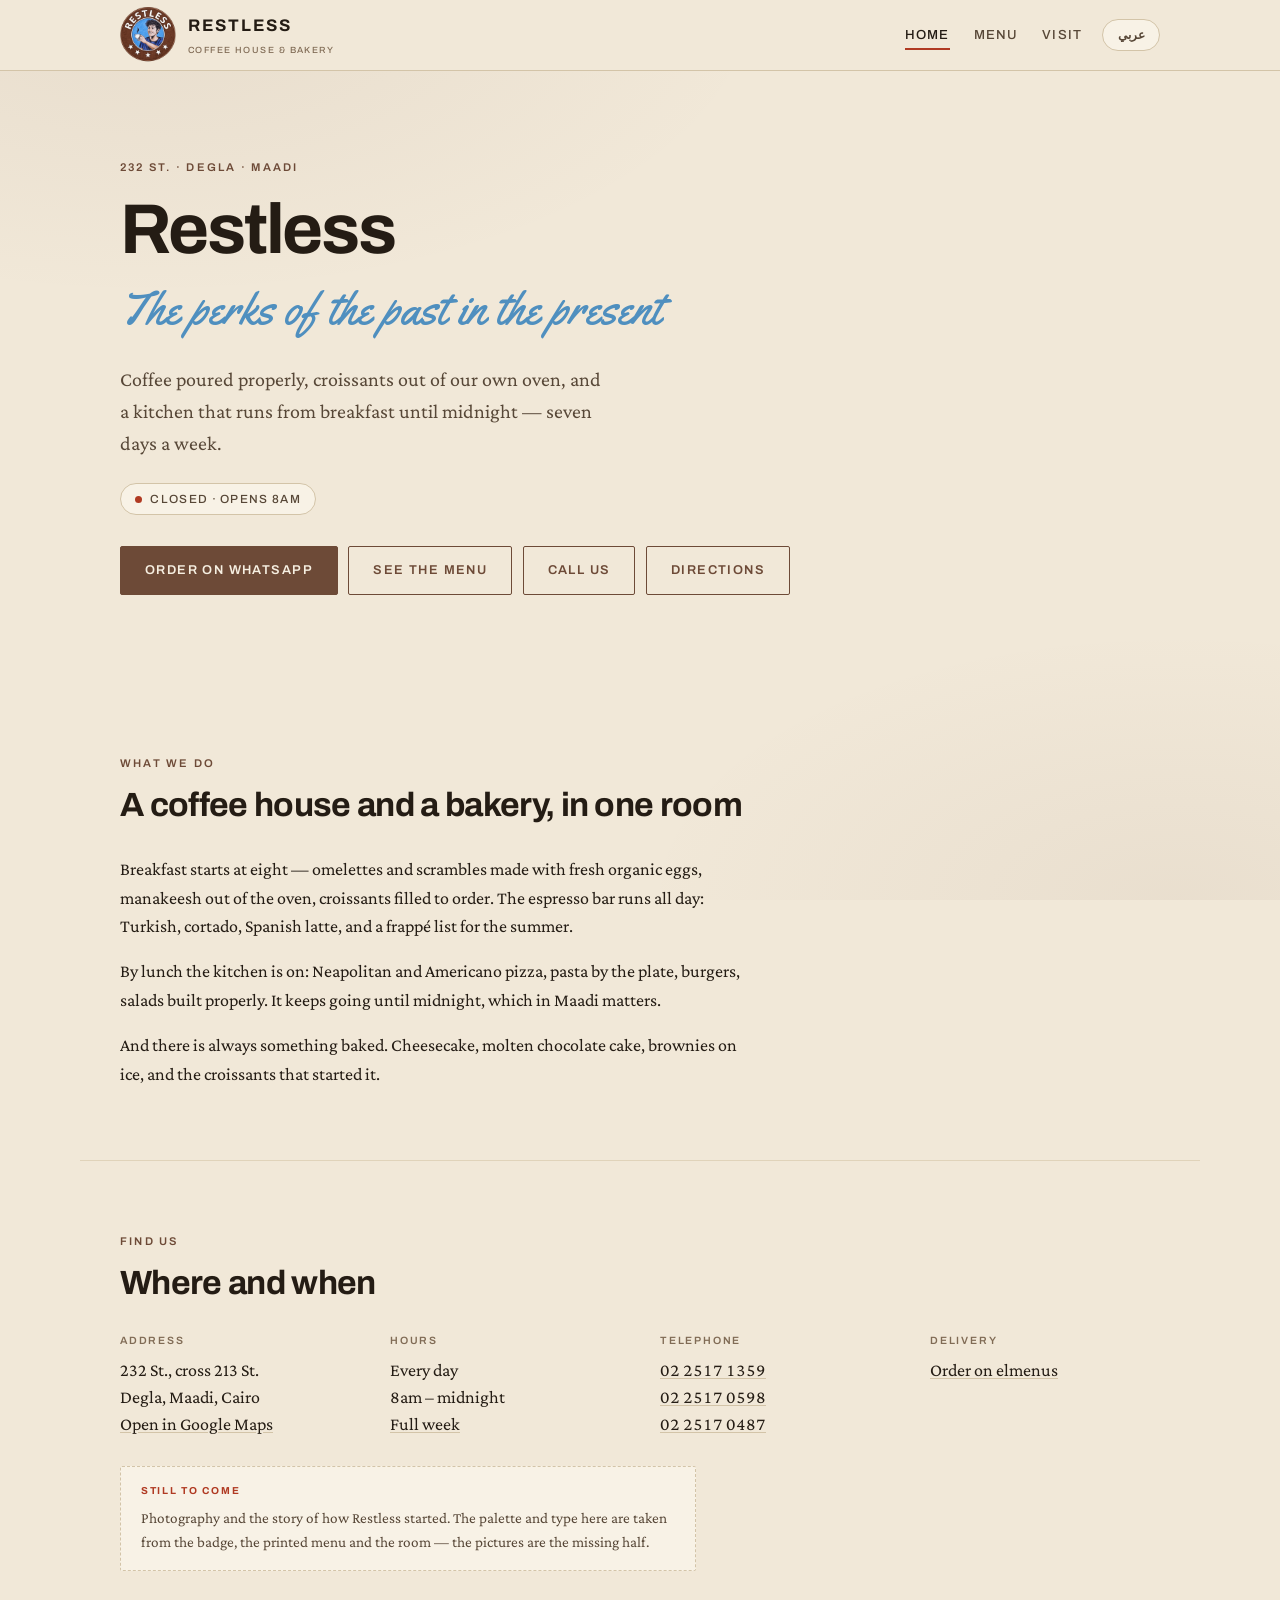
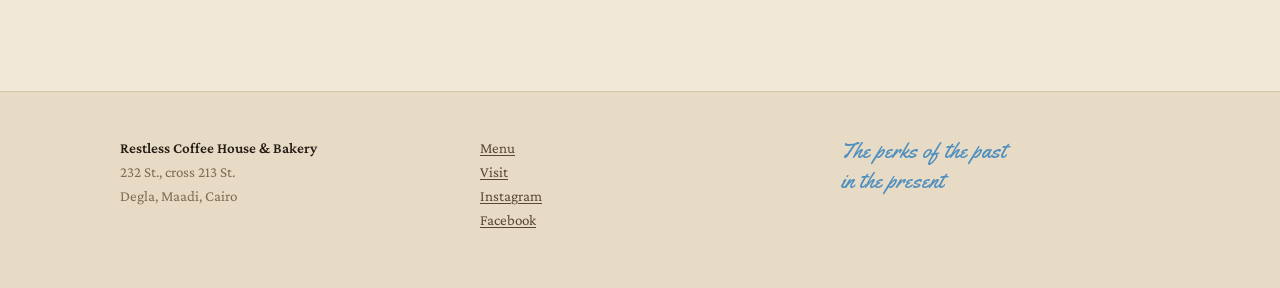
==== commit 7ca460d1: "Add an English/Arabic toggle with full RTL support Interface text moves out of the HTML into data/i1" ====
--- a/index.html
+++ b/index.html
@@ -12,6 +12,8 @@
 <meta property="og:description" content="The perks of the past in the present. Degla, Maadi — open 8am to midnight, every day.">
 <meta property="og:locale" content="en_EG">
 <!-- TODO: og:image once photography is in the repo. Without it a shared link renders as a bare URL. -->
+
+<link rel="icon" href="assets/img/logo.png">
 
 <link rel="preconnect" href="https://fonts.googleapis.com">
 <link rel="preconnect" href="https://fonts.gstatic.com" crossorigin>
@@ -51,78 +53,80 @@
 </head>
 
 <body>
-<a class="skip" href="#main">Skip to content</a>
+<a class="skip" href="#main" data-i18n="skip.content">Skip to content</a>
 
 <header class="site-head">
   <div class="wrap">
     <a class="brand" href="index.html">
       <span class="brand-mark brand-mark--fallback" data-brand-mark aria-hidden="true">R</span>
-      <span class="brand-name">Restless<small>Coffee House &amp; Bakery</small></span>
+      <span class="brand-name">Restless<small data-i18n="brand.sub">Coffee House &amp; Bakery</small></span>
     </a>
-    <nav class="nav" aria-label="Primary">
-      <a href="index.html" aria-current="page">Home</a>
-      <a href="menu.html">Menu</a>
-      <a href="visit.html">Visit</a>
+    <div class="head-end">
+      <nav class="nav" data-i18n-aria="nav.aria" aria-label="Primary">
+      <a href="index.html" aria-current="page"><span data-i18n="nav.home">Home</span></a>
+      <a href="menu.html"><span data-i18n="nav.menu">Menu</span></a>
+      <a href="visit.html"><span data-i18n="nav.visit">Visit</span></a>
     </nav>
+      <button type="button" class="lang-toggle" data-lang-toggle hidden>عربي</button>
+    </div>
   </div>
 </header>
 
 <main id="main">
 
   <section class="hero wrap">
-    <p class="eyebrow">232 St. · Degla · Maadi</p>
-    <h1>Restless</h1>
-    <p class="script">The perks of the past in the present</p>
-    <p class="lede">Coffee poured properly, croissants out of our own oven, and a kitchen that runs from breakfast until midnight — seven days a week.</p>
+    <p class="eyebrow" data-i18n="home.eyebrow">232 St. · Degla · Maadi</p>
+    <h1 data-i18n="home.title">Restless</h1>
+    <p class="script" data-i18n="home.tagline">The perks of the past in the present</p>
+    <p class="lede" data-i18n="home.lede">Coffee poured properly, croissants out of our own oven, and a kitchen that runs from breakfast until midnight — seven days a week.</p>
 
     <p style="margin-top:1.5rem"><span class="status" data-status hidden>Checking hours…</span></p>
 
     <ul class="actions">
-      <li><a class="btn btn--primary" data-whatsapp="Hi Restless, I'd like to place an order." href="#">Order on WhatsApp</a></li>
-      <li><a class="btn" href="menu.html">See the menu</a></li>
-      <li><a class="btn" data-tel href="#">Call us</a></li>
-      <li><a class="btn" data-maps href="#" target="_blank" rel="noopener">Directions</a></li>
+      <li><a class="btn btn--primary" data-whatsapp="cta.whatsappMessage" href="#"><span data-i18n="cta.whatsapp">Order on WhatsApp</span></a></li>
+      <li><a class="btn" href="menu.html" data-i18n="cta.menu">See the menu</a></li>
+      <li><a class="btn" data-tel href="#" data-i18n="cta.call">Call us</a></li>
+      <li><a class="btn" data-maps href="#" target="_blank" rel="noopener" data-i18n="cta.directions">Directions</a></li>
     </ul>
   </section>
 
   <section class="section wrap">
     <div class="section-head">
-      <p class="eyebrow">What we do</p>
-      <h2>A coffee house and a bakery, in one room</h2>
+      <p class="eyebrow" data-i18n="home.about.eyebrow">What we do</p>
+      <h2 data-i18n="home.about.title">A coffee house and a bakery, in one room</h2>
     </div>
 
     <div class="narrow">
-      <p>Breakfast starts at eight — omelettes and scrambles made with fresh organic eggs, manakeesh out of the oven, croissants filled to order. The espresso bar runs all day: Turkish, cortado, Spanish latte, and a frappé list for the summer.</p>
-      <p>By lunch the kitchen is on: Neapolitan and Americano pizza, pasta by the plate, burgers, salads built properly. It keeps going until midnight, which in Maadi matters.</p>
-      <p>And there is always something baked. Cheesecake, molten chocolate cake, brownies on ice, and the croissants that started it.</p>
+      <p data-i18n="home.about.p1">Breakfast starts at eight — omelettes and scrambles made with fresh organic eggs, manakeesh out of the oven, croissants filled to order. The espresso bar runs all day: Turkish, cortado, Spanish latte, and a frappé list for the summer.</p>
+      <p data-i18n="home.about.p2">By lunch the kitchen is on: Neapolitan and Americano pizza, pasta by the plate, burgers, salads built properly. It keeps going until midnight, which in Maadi matters.</p>
+      <p data-i18n="home.about.p3">And there is always something baked. Cheesecake, molten chocolate cake, brownies on ice, and the croissants that started it.</p>
     </div>
   </section>
 
   <section class="section wrap">
     <div class="section-head">
-      <p class="eyebrow">Find us</p>
-      <h2>Where and when</h2>
+      <p class="eyebrow" data-i18n="home.find.eyebrow">Find us</p>
+      <h2 data-i18n="home.find.title">Where and when</h2>
     </div>
 
     <dl class="facts">
       <div>
-        <dt>Address</dt>
+        <dt data-i18n="facts.address">Address</dt>
         <dd>
-          232 St., cross 213 St.<br>
-          Degla, Maadi, Cairo<br>
-          <a data-maps href="#" target="_blank" rel="noopener">Open in Google Maps</a>
+          <span data-i18n-html="facts.addressLines">232 St., cross 213 St.<br>Degla, Maadi, Cairo</span><br>
+          <a data-maps href="#" target="_blank" rel="noopener" data-i18n="cta.openMaps">Open in Google Maps</a>
         </dd>
       </div>
       <div>
-        <dt>Hours</dt>
+        <dt data-i18n="facts.hours">Hours</dt>
         <dd>
-          Every day<br>
-          8am – midnight<br>
-          <a href="visit.html">Full week</a>
+          <span data-i18n="home.hoursShort">Every day</span><br>
+          <span data-i18n="home.hoursRange">8am – midnight</span><br>
+          <a href="visit.html" data-i18n="cta.fullWeek">Full week</a>
         </dd>
       </div>
       <div>
-        <dt>Telephone</dt>
+        <dt data-i18n="facts.telephone">Telephone</dt>
         <dd>
           <a class="tel" href="tel:+20225171359">02 2517 1359</a>
           <a class="tel" href="tel:+20225170598">02 2517 0598</a>
@@ -130,14 +134,14 @@
         </dd>
       </div>
       <div>
-        <dt>Delivery</dt>
-        <dd><a href="https://www.elmenus.com/cairo/restless-coffee-house-bakery-2lng3" target="_blank" rel="noopener">Order on elmenus</a></dd>
+        <dt data-i18n="facts.delivery">Delivery</dt>
+        <dd><a href="https://www.elmenus.com/cairo/restless-coffee-house-bakery-2lng3" target="_blank" rel="noopener" data-i18n="cta.elmenus">Order on elmenus</a></dd>
       </div>
     </dl>
 
     <div class="notice">
-      <b>Still to come</b>
-      <p>Photography, the logo file, and the story of how Restless started. The palette and type here are taken from the badge, the printed menu and the room — the pictures are the missing half.</p>
+      <b data-i18n="notice.title">Still to come</b>
+      <p data-i18n="notice.body">Photography and the story of how Restless started. The palette and type here are taken from the badge, the printed menu and the room — the pictures are the missing half.</p>
     </div>
   </section>
 
@@ -146,13 +150,12 @@
 <footer class="site-foot">
   <div class="wrap">
     <div>
-      <strong>Restless Coffee House &amp; Bakery</strong><br>
-      232 St., cross 213 St.<br>
-      Degla, Maadi, Cairo
+      <strong data-i18n="foot.name">Restless Coffee House &amp; Bakery</strong><br>
+      <span data-i18n-html="facts.addressLines">232 St., cross 213 St.<br>Degla, Maadi, Cairo</span>
     </div>
     <div>
-      <a href="menu.html">Menu</a><br>
-      <a href="visit.html">Visit</a><br>
+      <a href="menu.html" data-i18n="nav.menu">Menu</a><br>
+      <a href="visit.html" data-i18n="nav.visit">Visit</a><br>
       <a href="https://www.instagram.com/restless.coffeehouse/" target="_blank" rel="noopener">Instagram</a><br>
       <a href="https://www.facebook.com/restless.coffeehouse/" target="_blank" rel="noopener">Facebook</a>
     </div>
--- a/assets/css/site.css
+++ b/assets/css/site.css
@@ -106,6 +106,94 @@
   --grain:
     radial-gradient(ellipse 80% 55% at 12% 0%, rgba(201, 154, 118, 0.06), transparent 60%),
     radial-gradient(ellipse 70% 50% at 92% 100%, rgba(201, 154, 118, 0.05), transparent 60%);
+}
+
+/* ==========================================================================
+   Arabic
+
+   Only the type changes. The palette, spacing and layout are shared, and
+   direction is handled by logical properties throughout rather than by
+   mirrored rules — so `dir="rtl"` on <html> flips the whole page on its own.
+
+   Amiri is a naskh with the same period feeling the brand already has;
+   Cairo carries the headings and interface. Both are fetched only when
+   Arabic is actually selected (see loadArabicFonts in site.js), so an
+   English visitor never downloads them.
+   ========================================================================== */
+
+[dir="rtl"] {
+  --f-display: "Cairo", "Segoe UI", Tahoma, sans-serif;
+  --f-body:    "Amiri", "Times New Roman", serif;
+  /* Yellowtail has no Arabic glyphs — the script role falls to Amiri italic,
+     which keeps the hand-set feel of the printed menu's section titles. */
+  --f-script:  "Amiri", "Times New Roman", serif;
+}
+
+/* Arabic needs more leading than Latin at the same size, and letter-spacing
+   applied to Arabic breaks the joins between letters. */
+[dir="rtl"] body { line-height: 1.85; }
+
+[dir="rtl"] .eyebrow,
+[dir="rtl"] .nav a,
+[dir="rtl"] .brand-name,
+[dir="rtl"] .brand-name small,
+[dir="rtl"] .menu-tabs button,
+[dir="rtl"] .menu-group,
+[dir="rtl"] .facts dt,
+[dir="rtl"] .badge,
+[dir="rtl"] .status {
+  letter-spacing: 0;
+}
+
+/* The brand name is a Latin wordmark in both languages; uppercasing Arabic
+   is meaningless, so it only applies where the text is actually Latin. */
+[dir="rtl"] .brand-name small,
+[dir="rtl"] .nav a,
+[dir="rtl"] .menu-tabs button,
+[dir="rtl"] .menu-group,
+[dir="rtl"] .facts dt,
+[dir="rtl"] .eyebrow {
+  text-transform: none;
+}
+
+[dir="rtl"] .menu-section > h2 { font-style: italic; font-weight: 700; }
+[dir="rtl"] .script { font-style: italic; }
+
+/* Prices and phone numbers stay Latin and left-to-right inside Arabic text. */
+[dir="rtl"] .menu-price,
+[dir="rtl"] .tel,
+[dir="rtl"] .hours td,
+[dir="rtl"] .addons b {
+  direction: ltr;
+  unicode-bidi: isolate;
+}
+
+/* ==========================================================================
+   language toggle
+   ========================================================================== */
+
+.lang-toggle {
+  appearance: none;
+  border: 1px solid var(--line);
+  border-radius: 999px;
+  background: var(--surface);
+  color: var(--ink-mid);
+  font-family: var(--f-display);
+  font-size: 0.75rem;
+  font-weight: 600;
+  letter-spacing: 0.06em;
+  padding: 0.4rem 0.9rem;
+  cursor: pointer;
+  line-height: 1.4;
+  transition: border-color 130ms ease, color 130ms ease;
+}
+.lang-toggle:hover { border-color: var(--sepia); color: var(--ink); }
+.lang-toggle[lang="ar"] { font-family: "Cairo", "Segoe UI", Tahoma, sans-serif; letter-spacing: 0; }
+
+.head-end { display: flex; align-items: center; gap: 1.25rem; }
+
+@media (max-width: 720px) {
+  .head-end { width: 100%; justify-content: space-between; }
 }
 
 /* ==========================================================================
@@ -141,11 +229,11 @@
 .narrow { max-width: 760px; }
 
 .skip {
-  position: absolute; left: -9999px;
+  position: absolute; inset-inline-start: -9999px;
   background: var(--sepia); color: var(--on-sepia);
   padding: 0.7rem 1.1rem; z-index: 100;
 }
-.skip:focus { left: 1rem; top: 1rem; }
+.skip:focus { inset-inline-start: 1rem; top: 1rem; }
 
 /* -- shared type roles ---------------------------------------------------- */
 
@@ -200,22 +288,25 @@
   color: var(--ink);
 }
 
+/* The badge is a detailed illustration — below about 50px the ring lettering
+ * and the figure both turn to mush, so it gets more room than a simple mark
+ * would need. */
 .brand-mark {
-  width: 42px; height: 42px;
-  border-radius: 50%;
+  width: 56px; height: 56px;
   flex: none;
   object-fit: contain;
 }
 
-/* Typographic stand-in shown until assets/img/logo.png exists. */
+/* Typographic stand-in shown until a logo file exists in assets/img/. */
 .brand-mark--fallback {
   display: grid;
   place-items: center;
+  border-radius: 50%;
   background: var(--sepia);
   color: var(--on-sepia);
   font-family: var(--f-display);
   font-weight: 700;
-  font-size: 0.85rem;
+  font-size: 1.05rem;
   letter-spacing: 0.02em;
   box-shadow: inset 0 0 0 2px var(--paper), inset 0 0 0 3px var(--sepia);
 }
@@ -390,8 +481,8 @@
 
 .hours { width: 100%; max-width: 400px; border-collapse: collapse; }
 .hours th, .hours td { padding: 0.55rem 0; border-bottom: 1px solid var(--line-soft); }
-.hours th { text-align: left; font-weight: 400; color: var(--ink-mid); }
-.hours td { text-align: right; font-variant-numeric: tabular-nums; color: var(--ink-mid); }
+.hours th { text-align: start; font-weight: 400; color: var(--ink-mid); }
+.hours td { text-align: end; font-variant-numeric: tabular-nums; color: var(--ink-mid); }
 .hours tr[data-today="true"] th,
 .hours tr[data-today="true"] td { color: var(--ink); font-weight: 600; }
 
@@ -401,14 +492,21 @@
 
 /* -- tabs: All Day / Breakfast / Drinks ----------------------------------- */
 
+/* Three short tabs. They wrap on a very narrow screen rather than scrolling —
+ * a scrolling strip hides options the reader never discovers.
+ *
+ * The active underline is an inset shadow, not a border with a negative
+ * margin. A negative margin would push content past the container's box, and
+ * since `overflow-x` also forces `overflow-y` to `auto`, that produced a
+ * stray vertical scrollbar on the strip. */
 .menu-tabs {
   display: flex;
+  flex-wrap: wrap;
   gap: 0;
   border-bottom: 2px solid var(--ink);
   margin-bottom: 0;
   padding: 0;
   list-style: none;
-  overflow-x: auto;
 }
 .menu-tabs button {
   appearance: none;
@@ -423,15 +521,20 @@
   color: var(--ink-soft);
   cursor: pointer;
   white-space: nowrap;
-  border-bottom: 3px solid transparent;
-  margin-bottom: -2px;
 }
 .menu-tabs button:hover { color: var(--ink); }
-.menu-tabs button[aria-selected="true"] { color: var(--ink); border-bottom-color: var(--red); }
+.menu-tabs button[aria-selected="true"] {
+  color: var(--ink);
+  box-shadow: inset 0 -3px 0 var(--red);
+}
+
+@media (max-width: 420px) {
+  .menu-tabs button { padding-inline: 1rem; }
+}
 
 .menu-note {
   background: var(--surface-sunk);
-  border-left: 3px solid var(--red);
+  border-inline-start: 3px solid var(--red);
   padding: 0.9rem 1.2rem;
   margin: 1.75rem 0 0;
   font-size: 0.97rem;
@@ -560,7 +663,7 @@
   padding: 0.15rem 0.4rem;
   border-radius: 2px;
   vertical-align: 0.15em;
-  margin-left: 0.5rem;
+  margin-inline-start: 0.5rem;
 }
 
 .addons {
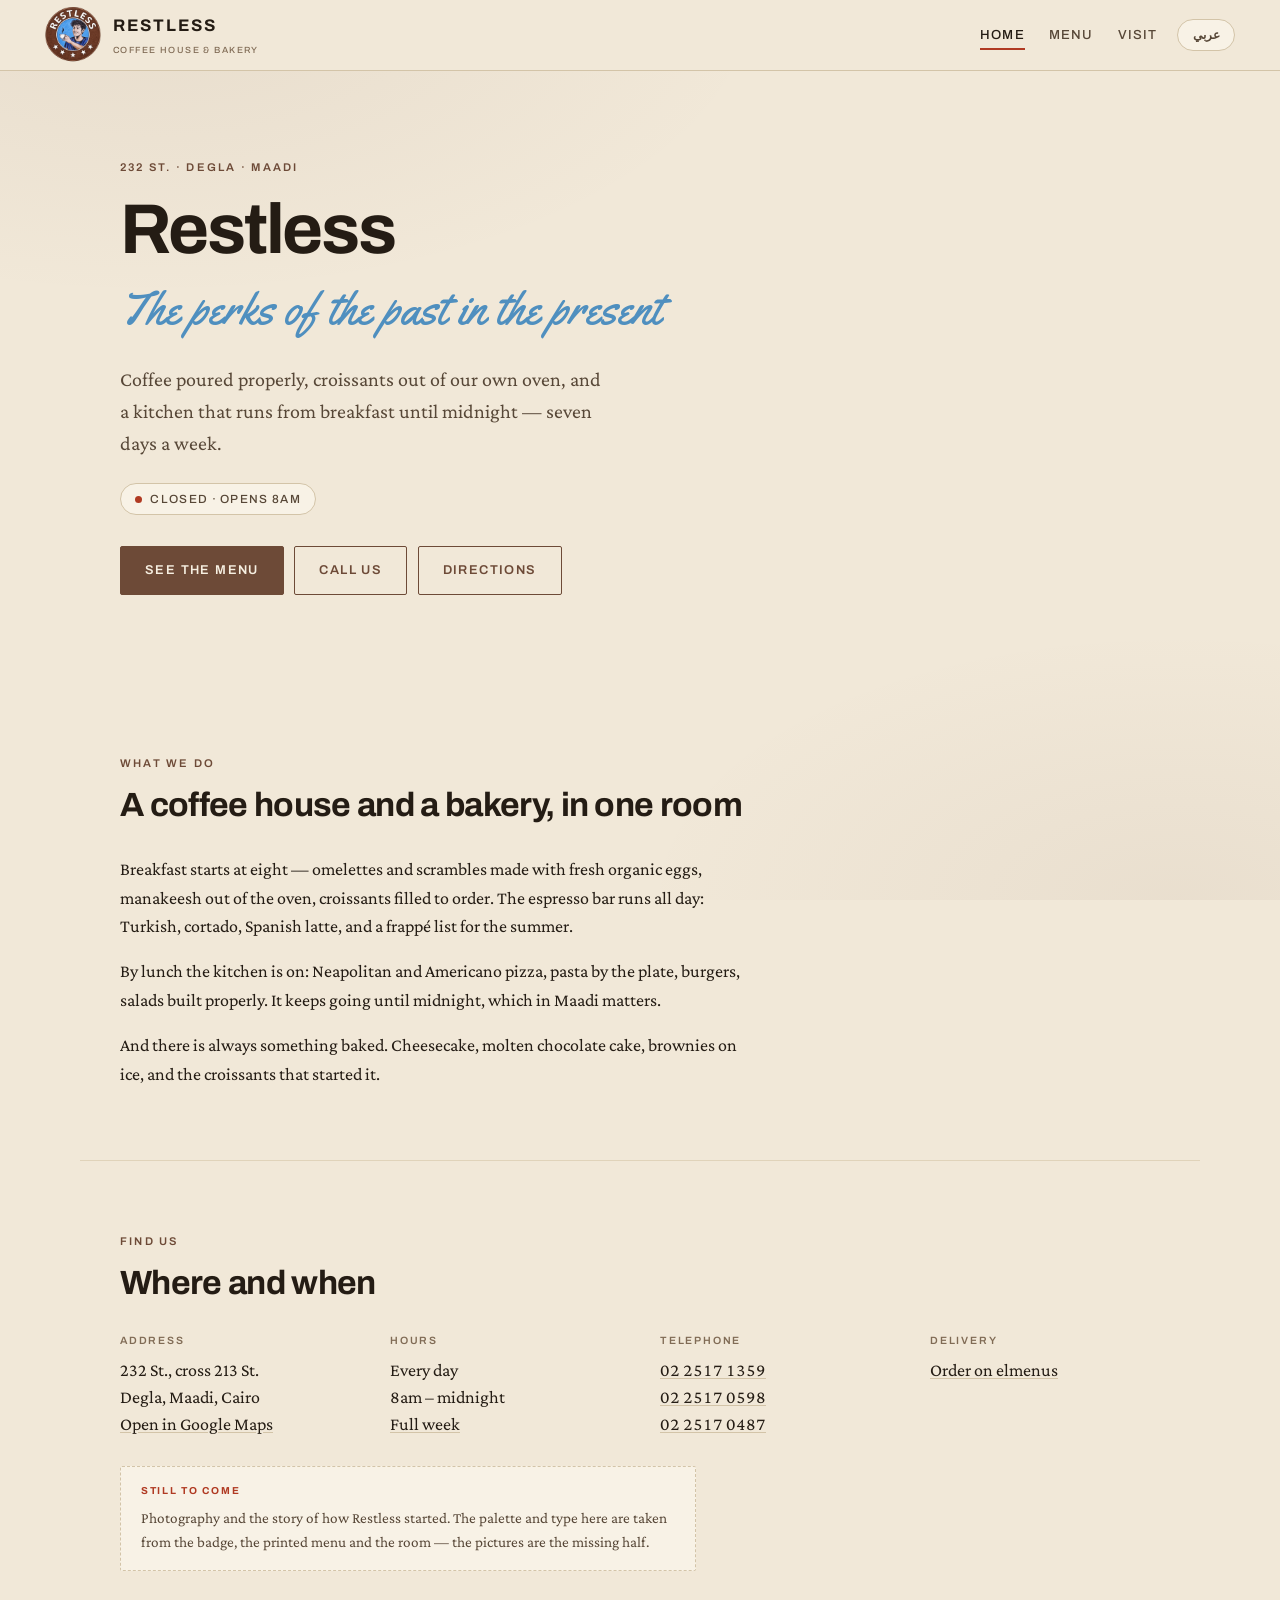
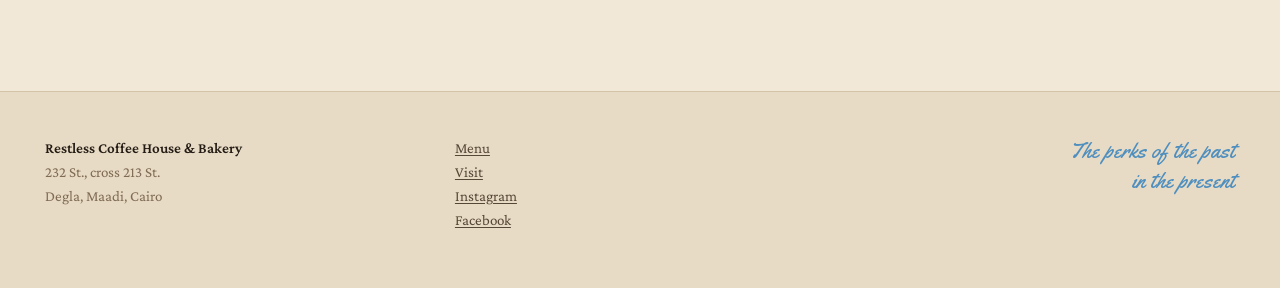
==== commit 95d0a7e3: "Add a checkout page that captures the delivery address The order bar used to open WhatsApp directly," ====
--- a/index.html
+++ b/index.html
@@ -58,7 +58,8 @@
 <header class="site-head">
   <div class="wrap">
     <a class="brand" href="index.html">
-      <span class="brand-mark brand-mark--fallback" data-brand-mark aria-hidden="true">R</span>
+      <img class="brand-mark" src="assets/img/logo.png" width="56" height="56"
+           alt="Restless Coffee House &amp; Bakery" data-brand-mark>
       <span class="brand-name">Restless<small data-i18n="brand.sub">Coffee House &amp; Bakery</small></span>
     </a>
     <div class="head-end">
@@ -83,8 +84,7 @@
     <p style="margin-top:1.5rem"><span class="status" data-status hidden>Checking hours…</span></p>
 
     <ul class="actions">
-      <li><a class="btn btn--primary" data-whatsapp="cta.whatsappMessage" href="#"><span data-i18n="cta.whatsapp">Order on WhatsApp</span></a></li>
-      <li><a class="btn" href="menu.html" data-i18n="cta.menu">See the menu</a></li>
+      <li><a class="btn btn--primary" href="menu.html" data-i18n="cta.menu">See the menu</a></li>
       <li><a class="btn" data-tel href="#" data-i18n="cta.call">Call us</a></li>
       <li><a class="btn" data-maps href="#" target="_blank" rel="noopener" data-i18n="cta.directions">Directions</a></li>
     </ul>
--- a/assets/css/site.css
+++ b/assets/css/site.css
@@ -227,6 +227,17 @@
 
 .wrap { max-width: var(--wide); margin: 0 auto; padding-inline: var(--pad); }
 .narrow { max-width: 760px; }
+
+/* The header and footer are the page's frame rather than part of its column,
+ * so they run to the edges of the screen instead of stopping at the content
+ * measure. On a wide display that puts the logo and the nav where the eye
+ * looks for them; the reading content between them stays centred and narrow.
+ * The lower bound matches --pad, so nothing changes on a phone. */
+.site-head .wrap,
+.site-foot .wrap {
+  max-width: none;
+  padding-inline: clamp(1.15rem, 3.5vw, 3.25rem);
+}
 
 .skip {
   position: absolute; inset-inline-start: -9999px;
@@ -728,6 +739,15 @@
   grid-template-columns: repeat(auto-fit, minmax(210px, 1fr));
   gap: 1.75rem 2.5rem;
 }
+
+/* Now that the footer runs edge to edge, auto-fit would keep minting columns
+ * on a wide screen and leave the three real ones bunched at the left. Pin it
+ * to three and push the last to the far edge, so the footer is anchored at
+ * both ends the way the header is. */
+@media (min-width: 900px) {
+  .site-foot .wrap { grid-template-columns: repeat(3, minmax(0, 1fr)); }
+  .site-foot .wrap > :last-child { justify-self: end; text-align: end; }
+}
 .site-foot a { color: var(--ink-mid); }
 .site-foot a:hover { color: var(--red); }
 .site-foot strong { color: var(--ink); font-weight: 600; }
@@ -736,3 +756,367 @@
 @media (prefers-reduced-motion: reduce) {
   *, *::before, *::after { animation-duration: 0.01ms !important; transition-duration: 0.01ms !important; }
 }
+
+/* ==========================================================================
+   order builder
+
+   Restless has no ordering system. This lets a visitor pick items and hands
+   them a written-out WhatsApp message to send — the basket never leaves their
+   browser.
+   ========================================================================== */
+
+.qty {
+  display: inline-flex;
+  align-items: center;
+  gap: 0.15rem;
+  flex: none;
+  margin-inline-start: 0.6rem;
+}
+
+.qty-btn {
+  appearance: none;
+  width: 26px; height: 26px;
+  display: grid;
+  place-items: center;
+  border: 1px solid var(--line);
+  border-radius: 50%;
+  background: var(--surface);
+  color: var(--ink-mid);
+  font-family: var(--f-display);
+  font-size: 0.95rem;
+  line-height: 1;
+  cursor: pointer;
+  padding: 0;
+  transition: border-color 120ms ease, background-color 120ms ease, color 120ms ease;
+}
+.qty-btn:hover { border-color: var(--sepia); color: var(--ink); }
+
+.qty[data-active="true"] .qty-btn:last-child {
+  background: var(--sepia);
+  border-color: var(--sepia);
+  color: var(--on-sepia);
+}
+
+.qty-count {
+  min-width: 1.4rem;
+  text-align: center;
+  font-family: var(--f-display);
+  font-size: 0.85rem;
+  font-weight: 600;
+  font-variant-numeric: tabular-nums;
+  color: var(--ink);
+}
+
+/* The bar overlays the foot of the page; give the page room so nothing
+   important hides behind it. */
+body.has-order { padding-bottom: 6rem; }
+
+.order-bar {
+  position: fixed;
+  inset-inline: 0;
+  bottom: 0;
+  z-index: 60;
+  background: var(--surface);
+  border-top: 1px solid var(--line);
+  box-shadow: 0 -6px 24px rgb(36 28 20 / 0.10);
+  padding-bottom: env(safe-area-inset-bottom, 0);
+}
+
+.order-row {
+  display: flex;
+  align-items: center;
+  gap: 1rem;
+  max-width: var(--wide);
+  margin: 0 auto;
+  padding: 0.85rem clamp(1.15rem, 3.5vw, 3.25rem);
+}
+
+.order-summary {
+  appearance: none;
+  border: 0;
+  background: transparent;
+  padding: 0.25rem 0;
+  flex: 1 1 auto;
+  display: flex;
+  align-items: baseline;
+  gap: 0.6rem;
+  cursor: pointer;
+  text-align: start;
+  color: var(--ink);
+  font-family: var(--f-display);
+}
+.order-summary::after {
+  content: "▾";
+  color: var(--ink-soft);
+  font-size: 0.8rem;
+  transition: transform 150ms ease;
+}
+.order-summary[aria-expanded="true"]::after { transform: rotate(180deg); }
+
+.order-count {
+  font-size: 0.85rem;
+  font-weight: 600;
+  letter-spacing: 0.08em;
+  text-transform: uppercase;
+  color: var(--ink-mid);
+}
+.order-total {
+  font-size: 1rem;
+  font-weight: 700;
+  font-variant-numeric: tabular-nums;
+  direction: ltr;
+  unicode-bidi: isolate;
+}
+
+.order-send { flex: none; }
+
+.order-panel {
+  max-height: min(52vh, 26rem);
+  overflow-y: auto;
+  border-bottom: 1px solid var(--line-soft);
+  padding: 1.25rem clamp(1.15rem, 3.5vw, 3.25rem) 1rem;
+  max-width: var(--wide);
+  margin: 0 auto;
+}
+
+.order-title {
+  font-family: var(--f-display);
+  font-size: 0.7rem;
+  font-weight: 700;
+  letter-spacing: 0.18em;
+  text-transform: uppercase;
+  color: var(--ink-soft);
+  margin: 0 0 0.75rem;
+}
+
+.order-lines { list-style: none; padding: 0; margin: 0; }
+.order-lines li {
+  display: flex;
+  align-items: center;
+  gap: 0.75rem;
+  padding: 0.5rem 0;
+  border-bottom: 1px solid var(--line-soft);
+}
+.order-line-name { flex: 1 1 auto; font-size: 0.95rem; }
+.order-line-sum {
+  font-family: var(--f-display);
+  font-size: 0.9rem;
+  font-weight: 600;
+  font-variant-numeric: tabular-nums;
+  color: var(--ink-mid);
+  direction: ltr;
+  unicode-bidi: isolate;
+}
+
+.order-note { margin: 0.85rem 0 0; font-size: 0.88rem; color: var(--ink-soft); }
+
+.order-clear {
+  appearance: none;
+  border: 0;
+  background: transparent;
+  padding: 0.5rem 0 0;
+  margin-top: 0.35rem;
+  color: var(--red);
+  font-family: var(--f-display);
+  font-size: 0.78rem;
+  font-weight: 600;
+  letter-spacing: 0.08em;
+  text-transform: uppercase;
+  cursor: pointer;
+}
+.order-clear:hover { text-decoration: underline; }
+
+[dir="rtl"] .order-count,
+[dir="rtl"] .order-title,
+[dir="rtl"] .order-clear { letter-spacing: 0; text-transform: none; }
+
+@media (max-width: 560px) {
+  .order-row { gap: 0.6rem; padding-inline: 1.15rem; }
+  .order-send { padding-inline: 1rem; font-size: 0.74rem; }
+  .order-total { font-size: 0.95rem; }
+
+  /* Keep the summary on one line — wrapped, "2 items / 499.98 EGP" reads as
+     two unrelated fragments. */
+  .order-count, .order-total { white-space: nowrap; }
+
+  /* The quantity control takes real width, so on a phone the leader is what
+     gives: without it the name has room to breathe, and a wrapped name no
+     longer strands a row of dots on a line of its own. */
+  .menu-leader { display: none; }
+  .menu-item-name { flex: 1 1 auto; }
+}
+
+/* ==========================================================================
+   checkout
+   ========================================================================== */
+
+.checkout { padding-bottom: clamp(3rem, 8vw, 5rem); }
+
+.checkout-empty {
+  padding: 2.5rem 0 1rem;
+  border-top: 1px solid var(--line);
+}
+.checkout-empty p:first-child { font-size: 1.1rem; color: var(--ink-mid); margin-bottom: 1.5rem; }
+
+.checkout-grid {
+  display: grid;
+  grid-template-columns: 1fr;
+  gap: 1.5rem;
+  align-items: start;
+}
+@media (min-width: 880px) {
+  .checkout-grid { grid-template-columns: minmax(0, 1fr) minmax(0, 1.1fr); gap: 2.5rem; }
+}
+
+.checkout-card {
+  background: var(--surface);
+  border: 1px solid var(--line);
+  border-radius: var(--radius);
+  padding: clamp(1.25rem, 3vw, 1.9rem);
+}
+
+.checkout-h {
+  font-family: var(--f-display);
+  font-size: 0.72rem;
+  font-weight: 700;
+  letter-spacing: 0.18em;
+  text-transform: uppercase;
+  color: var(--ink-soft);
+  margin: 0 0 1.1rem;
+}
+[dir="rtl"] .checkout-h { letter-spacing: 0; text-transform: none; }
+
+.checkout-total {
+  display: flex;
+  justify-content: space-between;
+  align-items: baseline;
+  gap: 1rem;
+  margin: 1rem 0 0;
+  padding-top: 0.9rem;
+  border-top: 2px solid var(--ink);
+  font-family: var(--f-display);
+  font-size: 0.8rem;
+  font-weight: 600;
+  letter-spacing: 0.12em;
+  text-transform: uppercase;
+  color: var(--ink-mid);
+  max-width: none;
+}
+[dir="rtl"] .checkout-total { letter-spacing: 0; text-transform: none; }
+.checkout-total b {
+  font-size: 1.15rem;
+  color: var(--ink);
+  font-variant-numeric: tabular-nums;
+  letter-spacing: 0;
+  direction: ltr;
+  unicode-bidi: isolate;
+}
+
+.checkout-back {
+  display: inline-block;
+  margin-top: 1.1rem;
+  font-family: var(--f-display);
+  font-size: 0.78rem;
+  font-weight: 600;
+  letter-spacing: 0.08em;
+  text-transform: uppercase;
+}
+[dir="rtl"] .checkout-back { letter-spacing: 0; text-transform: none; }
+
+/* -- form ----------------------------------------------------------------- */
+
+.field {
+  display: block;
+  border: 0;
+  padding: 0;
+  margin: 0 0 1.15rem;
+}
+.field legend,
+.field .label {
+  display: flex;
+  align-items: baseline;
+  gap: 0.5rem;
+  font-family: var(--f-display);
+  font-size: 0.74rem;
+  font-weight: 600;
+  letter-spacing: 0.1em;
+  text-transform: uppercase;
+  color: var(--ink-mid);
+  margin-bottom: 0.4rem;
+  padding: 0;
+}
+[dir="rtl"] .field legend,
+[dir="rtl"] .field .label { letter-spacing: 0; text-transform: none; }
+
+.field .label i {
+  font-style: normal;
+  font-weight: 400;
+  font-size: 0.68rem;
+  letter-spacing: 0.06em;
+  color: var(--ink-soft);
+}
+
+.field input[type="text"],
+.field input[type="tel"],
+.field textarea {
+  width: 100%;
+  font-family: var(--f-body);
+  font-size: 1rem;
+  color: var(--ink);
+  background: var(--paper);
+  border: 1px solid var(--line);
+  border-radius: var(--radius);
+  padding: 0.65rem 0.8rem;
+  resize: vertical;
+}
+.field input:focus-visible,
+.field textarea:focus-visible { border-color: var(--script); }
+.field [aria-invalid="true"] { border-color: var(--red); }
+
+.err {
+  display: block;
+  margin-top: 0.35rem;
+  font-style: normal;
+  font-size: 0.88rem;
+  color: var(--red);
+}
+
+.choices { display: flex; gap: 0.5rem; flex-wrap: wrap; }
+.choice {
+  display: inline-flex;
+  align-items: center;
+  gap: 0.45rem;
+  border: 1px solid var(--line);
+  border-radius: 999px;
+  padding: 0.5rem 1rem;
+  cursor: pointer;
+  font-size: 0.95rem;
+  background: var(--paper);
+}
+.choice:hover { border-color: var(--sepia); }
+.choice:has(input:checked) {
+  border-color: var(--sepia);
+  background: var(--sepia);
+  color: var(--on-sepia);
+}
+.choice input { accent-color: var(--sepia); margin: 0; }
+.choice:has(input:checked) input { accent-color: var(--on-sepia); }
+
+.check {
+  display: flex;
+  align-items: flex-start;
+  gap: 0.55rem;
+  font-size: 0.92rem;
+  color: var(--ink-mid);
+  margin: 0.25rem 0 1.5rem;
+  cursor: pointer;
+}
+.check input { accent-color: var(--sepia); margin-top: 0.25rem; }
+
+.checkout-send { width: 100%; }
+.checkout-disclaimer {
+  margin: 0.9rem 0 0;
+  font-size: 0.88rem;
+  color: var(--ink-soft);
+  max-width: none;
+}
